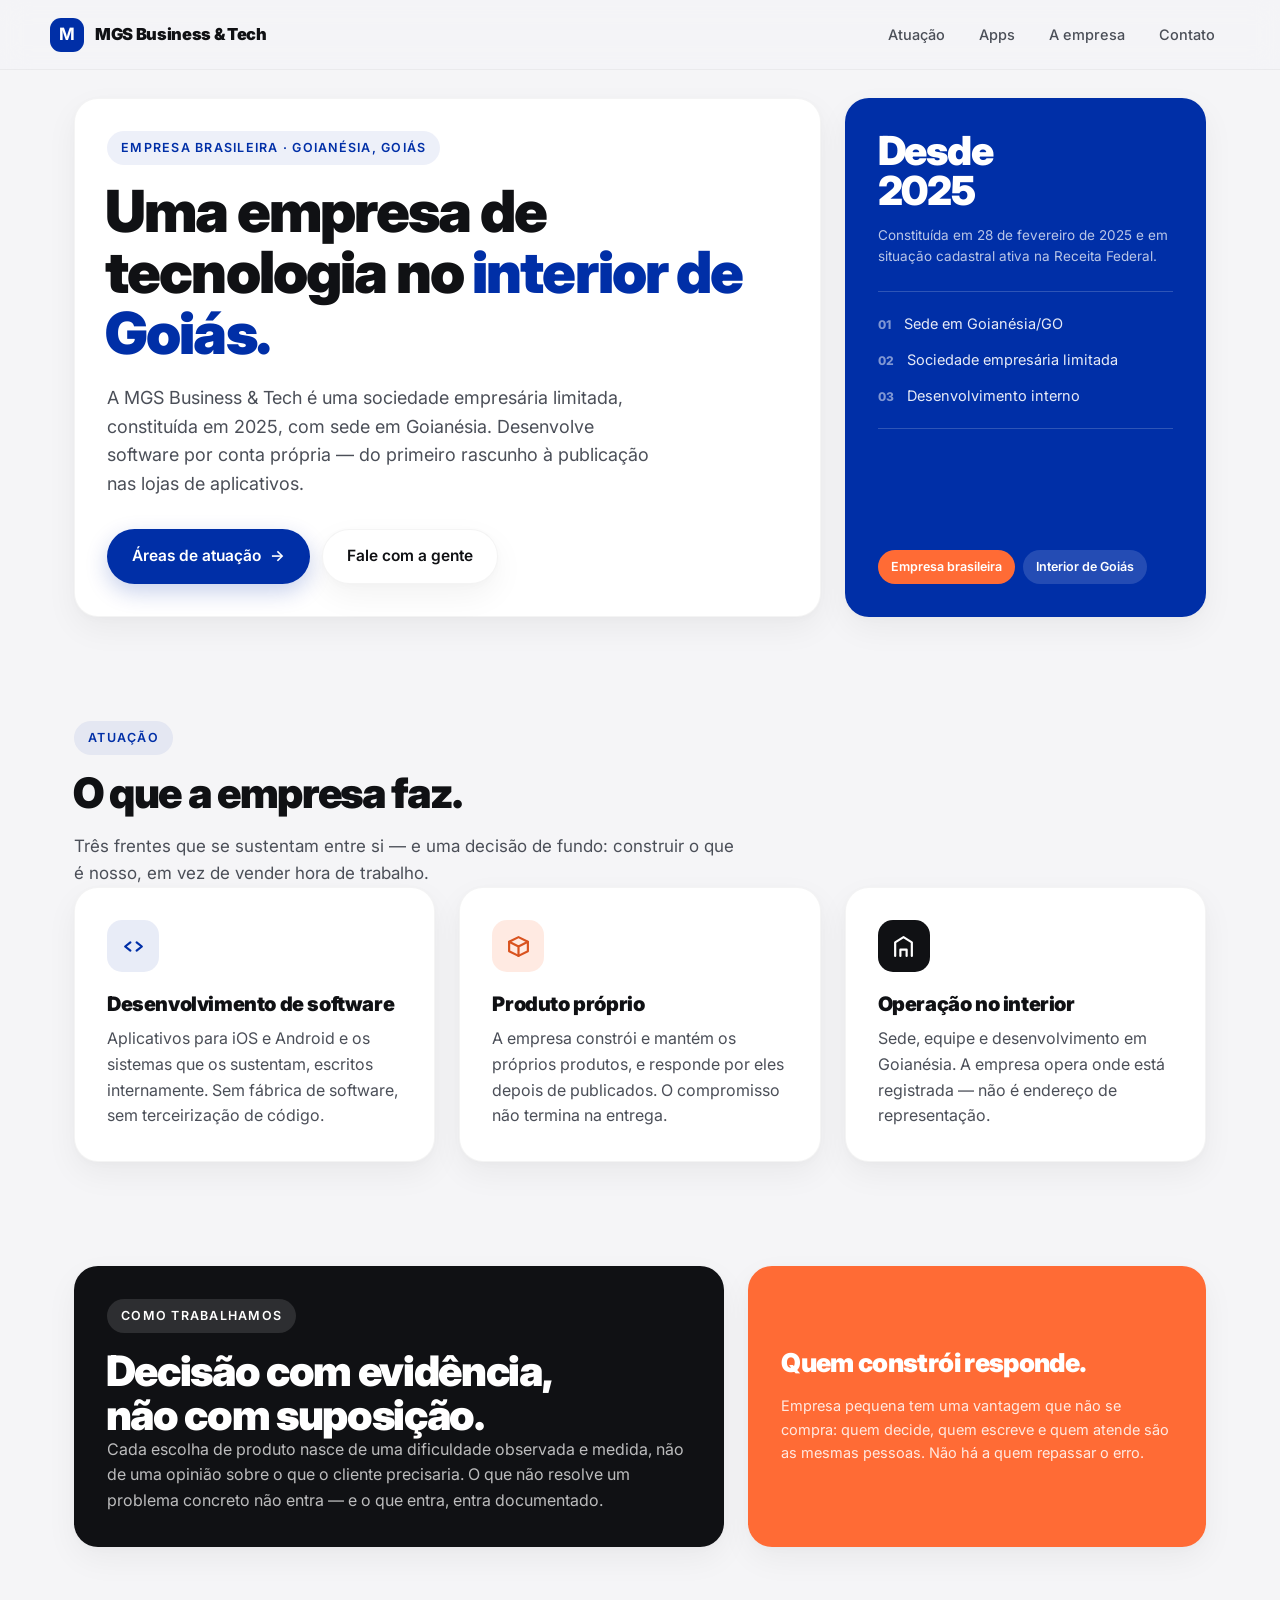
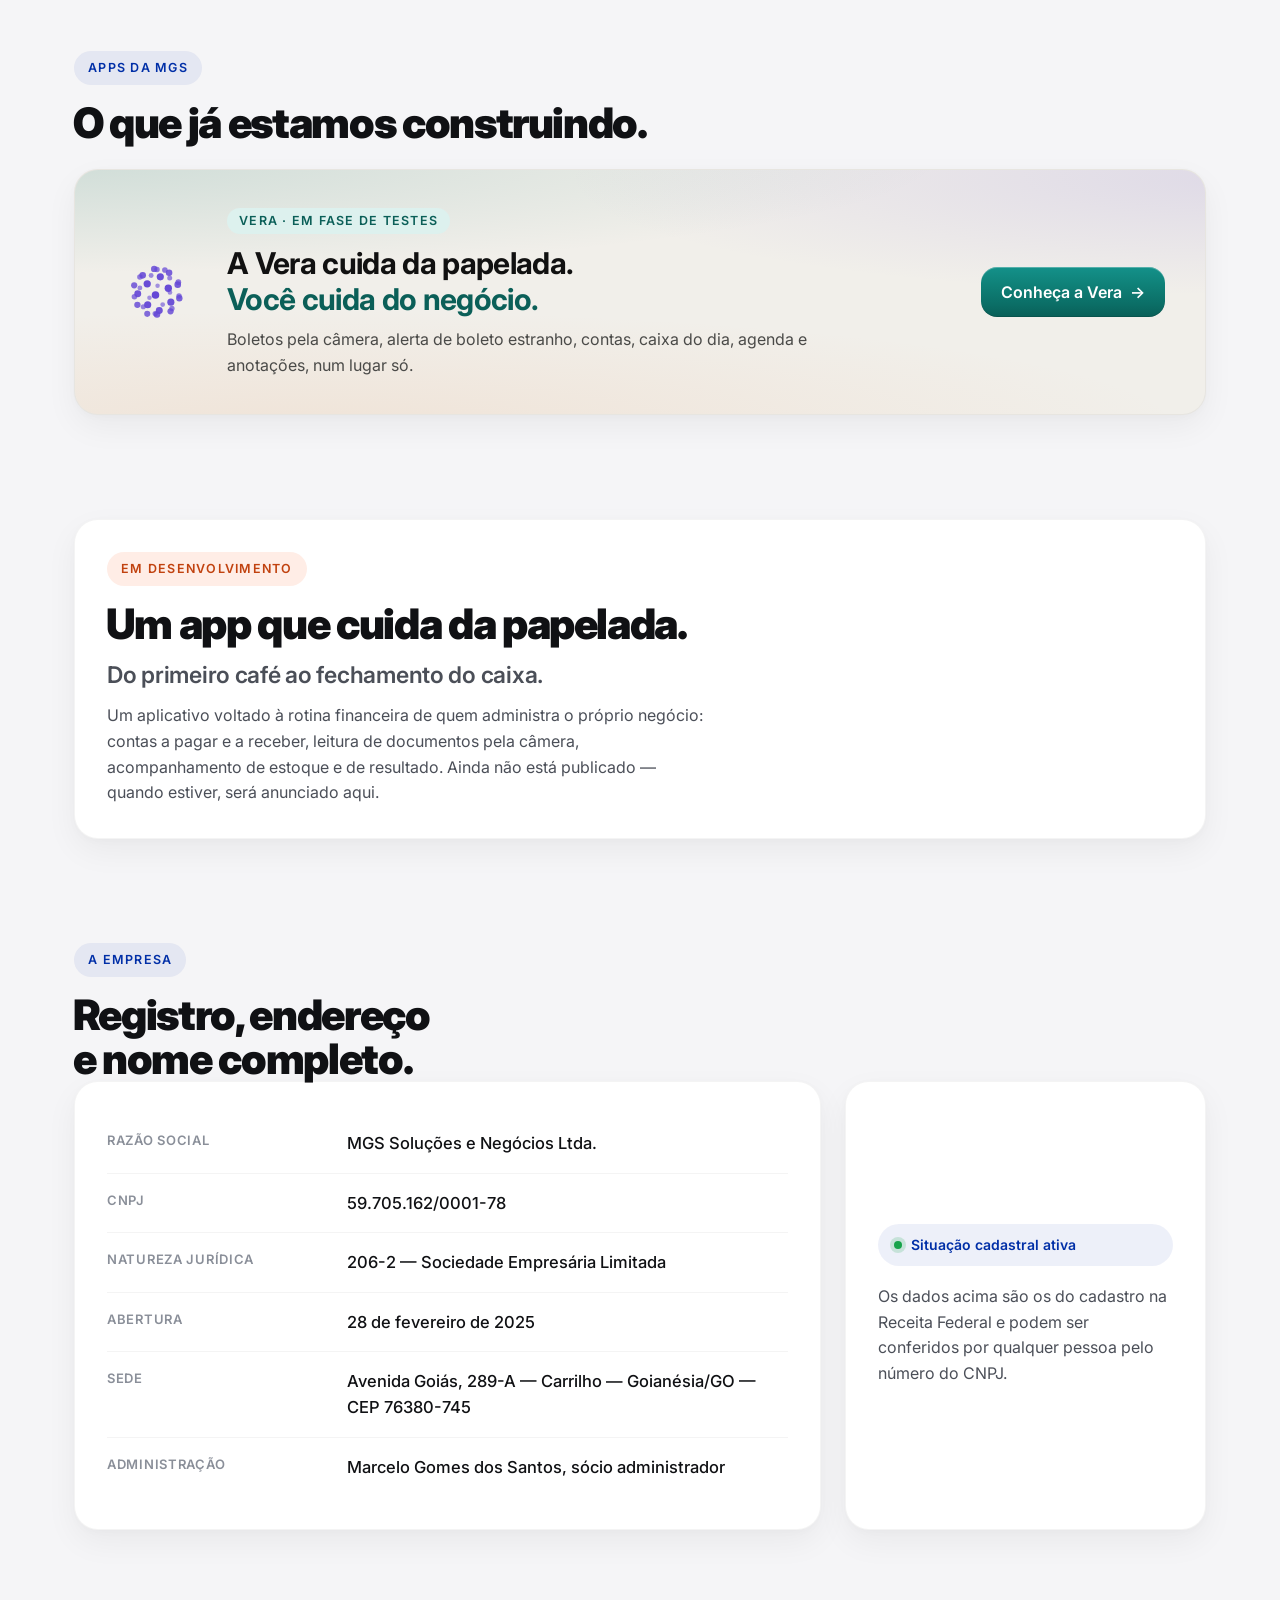
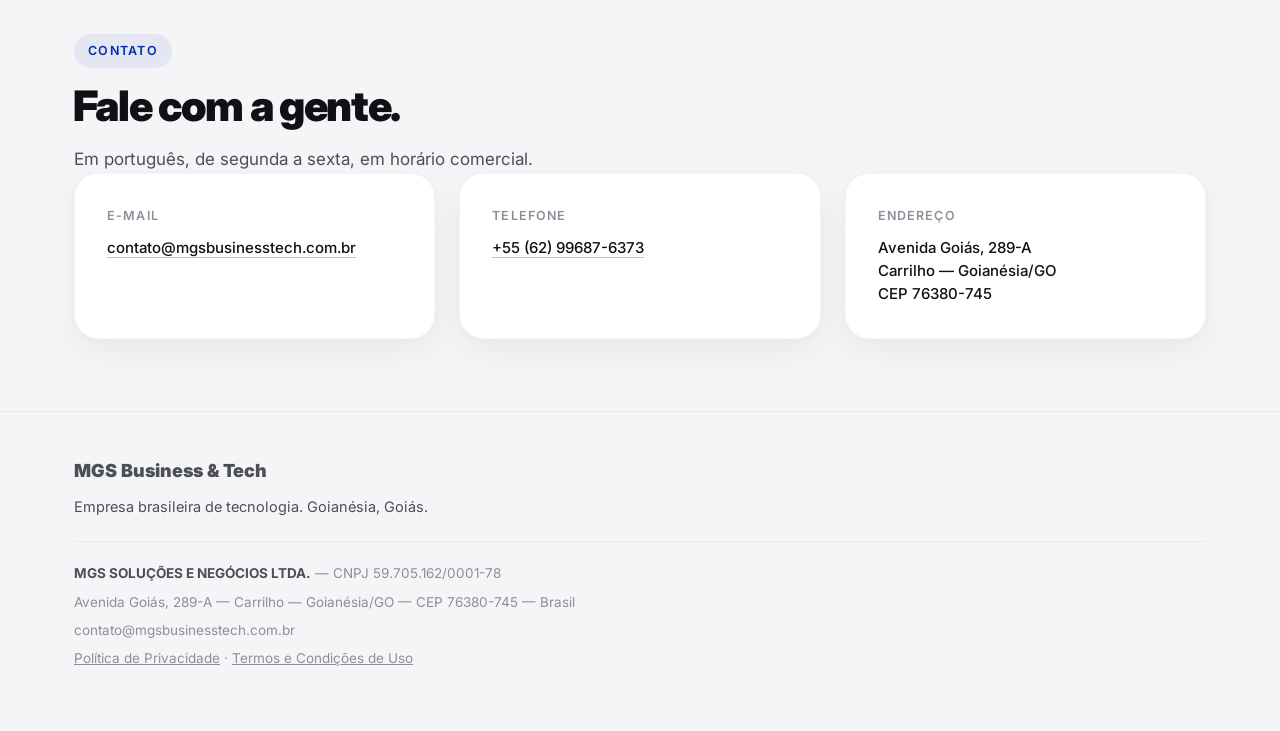
==== index.html @ be8aeac1 "A página da Vera: o app, os dados, suporte e exclusão de conta" ====
<!doctype html>
<html lang="pt-BR">
<head>
<meta charset="utf-8">
<meta name="viewport" content="width=device-width, initial-scale=1">
<title>MGS Business &amp; Tech — Empresa de tecnologia em Goianésia, Goiás</title>
<meta name="description" content="A MGS Business &amp; Tech é uma sociedade empresária limitada sediada em Goianésia, Goiás, que desenvolve software próprio para dispositivos móveis.">
<link rel="canonical" href="https://mgsbusinesstech.com.br/">
<meta property="og:title" content="MGS Business &amp; Tech">
<meta property="og:description" content="Empresa brasileira de tecnologia, sediada em Goianésia, Goiás.">
<meta property="og:url" content="https://mgsbusinesstech.com.br/">
<meta property="og:type" content="website">
<meta property="og:locale" content="pt_BR">
<meta name="theme-color" content="#F5F5F7">
<link rel="preconnect" href="https://fonts.googleapis.com">
<link rel="preconnect" href="https://fonts.gstatic.com" crossorigin>
<link href="https://fonts.googleapis.com/css2?family=Inter:wght@400;500;600;800;900&display=swap" rel="stylesheet">
<link rel="icon" href="data:image/svg+xml,%3Csvg xmlns='http://www.w3.org/2000/svg' viewBox='0 0 64 64'%3E%3Crect width='64' height='64' rx='18' fill='%23002FA7'/%3E%3Ctext x='32' y='44' font-family='Helvetica,Arial,sans-serif' font-size='34' font-weight='700' fill='%23fff' text-anchor='middle'%3EM%3C/text%3E%3C/svg%3E">
<style>
  :root{
    color-scheme: light;
    --canvas:#F5F5F7;
    --card:#FFFFFF;
    --ink:#101114;
    --ink-2:#4B4F58;
    --ink-3:#8A8F99;
    --hair:rgba(0,0,0,.045);
    --klein:#002FA7;
    --tanger:#FF6B35;
    --r:24px;
    --r-sm:16px;
    --gap:24px;
    --pad:32px;
    --shadow:0 12px 32px rgba(0,0,0,.05), 0 2px 8px rgba(0,0,0,.02);
    --shadow-hi:0 22px 48px rgba(0,0,0,.09), 0 4px 12px rgba(0,0,0,.04);
    --ease:cubic-bezier(.25,1,.5,1);
    --maxw:1180px;
  }
  *{box-sizing:border-box}
  html{-webkit-text-size-adjust:100%; scroll-behavior:smooth}
  body{
    margin:0; background:var(--canvas); color:var(--ink);
    font:400 16.5px/1.6 Inter,-apple-system,BlinkMacSystemFont,"Segoe UI",Arial,sans-serif;
    -webkit-font-smoothing:antialiased;
  }
  .wrap{max-width:var(--maxw); margin:0 auto; padding:0 24px}
  a{color:inherit}
  h1,h2,h3,.display{font-family:Inter,sans-serif; font-weight:900; letter-spacing:-.032em; line-height:1.05; margin:0}

  /* ---------- bento primitives ---------- */
  .bento{display:grid; grid-template-columns:repeat(12,1fr); gap:var(--gap)}
  .block{
    background:var(--card);
    border:1px solid var(--hair);
    border-radius:var(--r);
    box-shadow:var(--shadow);
    padding:var(--pad);
    transition:transform .4s var(--ease), box-shadow .4s var(--ease), background .4s var(--ease);
  }
  .block:hover{transform:translateY(-6px); box-shadow:var(--shadow-hi)}
  .c3{grid-column:span 3} .c4{grid-column:span 4} .c5{grid-column:span 5}
  .c6{grid-column:span 6} .c7{grid-column:span 7} .c8{grid-column:span 8} .c12{grid-column:span 12}
  @media (max-width:940px){ .c3,.c4,.c5,.c7,.c8{grid-column:span 6} }
  @media (max-width:620px){ .bento>*{grid-column:span 12 !important} :root{--pad:26px} }

  /* ---------- header ---------- */
  header{position:sticky; top:0; z-index:60; background:rgba(245,245,247,.82); backdrop-filter:saturate(180%) blur(14px); border-bottom:1px solid var(--hair)}
  .bar{display:flex; align-items:center; justify-content:space-between; gap:16px; padding:14px 0}
  .brand{display:flex; align-items:center; gap:11px; text-decoration:none; font-family:Inter,sans-serif; font-weight:900; font-size:16.5px; letter-spacing:-.02em}
  .mark{width:34px;height:34px;flex:none;display:grid;place-items:center;background:var(--klein);color:#fff;border-radius:11px;font:700 17px/1 Inter,sans-serif;transition:transform .4s var(--ease)}
  .brand:hover .mark{transform:scale(1.08) rotate(-6deg)}
  nav ul{display:flex; gap:4px; list-style:none; margin:0; padding:0}
  nav a{display:block; text-decoration:none; font-size:14.5px; font-weight:500; color:var(--ink-2); padding:9px 15px; border-radius:999px; transition:all .4s var(--ease)}
  nav a:hover{color:var(--ink); background:#fff; box-shadow:var(--shadow)}
  @media (max-width:760px){nav{display:none}}

  /* ---------- sections ---------- */
  section{padding:52px 0}
  section:first-of-type{padding-top:28px}
  @media (max-width:620px){section{padding:36px 0}}
  .sec-head{margin:0 0 var(--gap); position:relative; z-index:2}
  .kicker{
    display:inline-flex; align-items:center; gap:8px; font-size:12.5px; font-weight:600;
    letter-spacing:.1em; text-transform:uppercase; color:var(--klein);
    background:rgba(0,47,167,.07); padding:7px 14px; border-radius:999px; margin-bottom:16px;
  }
  .kicker.orange{color:#C1420F; background:rgba(255,107,53,.12)}
  /* desalinhamento: o título vaza para fora do bloco e invade a linha de baixo */
  h2{font-size:clamp(28px,3.6vw,42px); margin-left:-.03em}
  .sec-head.overlap{margin-bottom:-26px; padding-bottom:26px; pointer-events:none}
  .sec-head.overlap .kicker, .sec-head.overlap h2{pointer-events:auto}
  .block p.dek, .dek{color:var(--ink-2); font-size:clamp(19px,1.9vw,23px); font-weight:600; letter-spacing:-.012em; line-height:1.35; margin:14px 0 0; max-width:34ch}
  .sub{color:var(--ink-2); max-width:60ch; margin:18px 0 0; font-size:17px; line-height:1.6}

  /* ---------- hero ---------- */
  .hero h1{font-size:clamp(36px,5.1vw,58px); margin-left:-.035em; margin-bottom:20px; max-width:16ch}
  .hero h1 em{font-style:normal; color:var(--klein)}
  .hero .lead{color:var(--ink-2); font-size:18px; max-width:50ch; margin:0 0 30px}
  .cta-row{display:flex; flex-wrap:wrap; gap:12px}
  .btn{
    display:inline-flex; align-items:center; gap:9px; text-decoration:none; font-weight:600; font-size:15.5px;
    padding:14px 24px; border-radius:999px; border:1px solid transparent;
    transition:all .4s var(--ease);
  }
  .btn-primary{background:var(--klein); color:#fff; box-shadow:0 8px 22px rgba(0,47,167,.22)}
  .btn-primary:hover{transform:translateY(-3px); box-shadow:0 16px 34px rgba(0,47,167,.3)}
  .btn-ghost{background:#fff; color:var(--ink); border-color:var(--hair); box-shadow:var(--shadow)}
  .btn-ghost:hover{transform:translateY(-3px); box-shadow:var(--shadow-hi)}
  .btn .arw{transition:transform .4s var(--ease)}
  .btn:hover .arw{transform:translateX(4px)}

  /* hero side block */
  .side{display:flex; flex-direction:column; justify-content:flex-start; gap:24px; background:var(--klein); color:#fff; border-color:transparent}
  .side .big{font-family:Inter,sans-serif; font-weight:900; font-size:clamp(30px,3.2vw,40px); line-height:1; letter-spacing:-.03em}
  .side .lbl{font-size:13.5px; color:rgba(255,255,255,.72); line-height:1.55}
  .chips{display:flex; flex-wrap:wrap; gap:8px; margin-top:auto}
  .chip{font-size:12.5px; font-weight:600; padding:7px 13px; border-radius:999px; background:rgba(255,255,255,.14); color:#fff}
  .chip.t{background:var(--tanger); color:#fff}
  .minilist{list-style:none; margin:0; padding:20px 0; display:grid; gap:13px; border-top:1px solid rgba(255,255,255,.18); border-bottom:1px solid rgba(255,255,255,.18)}
  .minilist li{display:flex; align-items:baseline; gap:12px; font-size:14.5px; color:rgba(255,255,255,.9)}
  .minilist span{font-family:Inter,sans-serif; font-weight:800; font-size:12px; color:rgba(255,255,255,.5); letter-spacing:.06em}

  /* ---------- feature blocks ---------- */
  .ico{
    width:52px;height:52px;border-radius:15px;display:grid;place-items:center;margin-bottom:22px;
    transition:transform .4s var(--ease);
  }
  .block:hover .ico{transform:scale(1.07) rotate(-5deg)}
  .ico svg{width:25px;height:25px;stroke-width:2.1}
  .ico.b{background:rgba(0,47,167,.09); color:var(--klein)}
  .ico.o{background:rgba(255,107,53,.14); color:#D9531F}
  .ico.d{background:var(--ink); color:#fff}
  .block h3{font-size:20px; margin-bottom:11px; letter-spacing:-.02em}
  .block p{color:var(--ink-2); margin:0; font-size:16px}
  .block p + p{margin-top:12px}

  /* ---------- dark / accent blocks ---------- */
  .dark{background:var(--ink); color:#fff; border-color:transparent}
  .dark h3,.dark h2{color:#fff}
  .dark p{color:rgba(255,255,255,.72)}
  .quote{display:flex; flex-direction:column; justify-content:center; background:var(--tanger); color:#fff; border-color:transparent}
  .quote .q{color:#fff; font-family:Inter,sans-serif; font-weight:900; font-size:clamp(21px,2.1vw,26px); line-height:1.15; letter-spacing:-.025em}
  .quote .qs{margin-top:16px; font-size:14.5px; color:rgba(255,255,255,.85)}

  /* ---------- facts ---------- */
  .facts{display:grid; gap:0}
  .frow{display:grid; grid-template-columns:minmax(150px,220px) 1fr; gap:20px; padding:16px 0; border-bottom:1px solid var(--hair)}
  .frow:first-child{padding-top:0}
  .frow:last-child{border-bottom:0; padding-bottom:0}
  .frow dt{color:var(--ink-3); font-size:13px; font-weight:600; letter-spacing:.055em; text-transform:uppercase; margin:0}
  .frow dd{margin:0; font-size:16.5px; font-weight:500}
  @media (max-width:560px){ .frow{grid-template-columns:1fr; gap:5px} }
  .badge{
    display:inline-flex; align-items:center; gap:9px; background:rgba(0,47,167,.07); color:var(--klein);
    font-weight:600; font-size:14px; padding:10px 16px; border-radius:999px;
  }
  .dot{width:8px;height:8px;border-radius:50%;background:#16A34A; box-shadow:0 0 0 4px rgba(22,163,74,.18)}

  /* ---------- contato ---------- */
  .cc .k{font-size:12.5px; font-weight:600; letter-spacing:.09em; text-transform:uppercase; color:var(--ink-3); margin:0 0 10px}
  .cc p.v{font-size:15px; font-weight:500; margin:0; word-break:break-word; color:var(--ink); line-height:1.55}
  .cc a{text-decoration:none; border-bottom:1.5px solid rgba(0,47,167,.3); transition:border-color .4s var(--ease)}
  .cc a:hover{border-bottom-color:var(--klein)}

  /* ---------- footer ---------- */
  footer{margin-top:20px; padding:44px 0 56px; border-top:1px solid var(--hair)}
  .fbrand{font-family:Inter,sans-serif; font-weight:900; font-size:18px; margin:0 0 10px}
  footer p{margin:0 0 6px; color:var(--ink-2); font-size:14.5px; line-height:1.65}
  .legal{margin-top:22px; padding-top:20px; border-top:1px solid var(--hair); color:var(--ink-3); font-size:13.5px}
  .legal p{color:var(--ink-3); font-size:13.5px}


  /* ---------- apps da MGS: cada app no desenho dele ---------- */
  .appv{position:relative;isolation:isolate;overflow:hidden;display:grid;grid-template-columns:auto 1fr auto;gap:28px;align-items:center;
    text-decoration:none;color:#111;background:#F1EFEA;border-radius:var(--r);border:1px solid var(--hair);box-shadow:var(--shadow);padding:36px 40px;
    transition:transform .4s var(--ease), box-shadow .4s var(--ease)}
  .appv:hover{transform:translateY(-6px); box-shadow:var(--shadow-hi)}
  .appv .ceu{position:absolute;inset:0;z-index:-1;pointer-events:none}
  .appv .ceu i{position:absolute;inset:-6%}
  .appv .l1{background:radial-gradient(120% 70% at 0% 0%,rgba(15,118,110,.16),transparent 62%)}
  .appv .l2{background:radial-gradient(90% 70% at 100% 8%,rgba(124,104,214,.16),transparent 62%)}
  .appv .l3{background:radial-gradient(110% 70% at 25% 100%,rgba(232,150,92,.13),transparent 62%)}
  .appv .esf{width:84px;height:84px;color:#6447D6;display:block}
  .appv .nm{font:600 12.5px/1 Inter,sans-serif;letter-spacing:.1em;text-transform:uppercase;color:#0B5F58;background:#DDF1EE;padding:7px 12px;border-radius:999px;display:inline-block;margin-bottom:12px}
  .appv .tt{font:700 clamp(22px,2.6vw,30px)/1.18 Inter,sans-serif;letter-spacing:-.022em;margin:0}
  .appv .tt span{display:block}.appv .tt span+span{color:#0B5F58}
  .appv .ds{color:#4A4A48;font-size:16px;margin:10px 0 0;max-width:60ch}
  .appv .ir{display:inline-flex;align-items:center;gap:8px;height:50px;padding:0 20px;border-radius:16px;font:600 16px/1 Inter,sans-serif;color:#fff;white-space:nowrap;
    background:linear-gradient(180deg,#14918A 0%,#0F8178 35%,#0B6E66 75%,#095F58 100%);box-shadow:inset 0 1px 0 rgba(255,255,255,.28),inset 0 -1px 0 rgba(0,0,0,.12)}
  .appv .ir .arw{transition:transform .4s var(--ease)}.appv:hover .ir .arw{transform:translateX(4px)}
  @media (max-width:760px){.appv{grid-template-columns:1fr;gap:16px;padding:28px 24px}.appv .esf{width:64px;height:64px;margin-left:-8px}.appv .ir{justify-self:start}}
  /* ---------- reveal ---------- */
  .rv{opacity:0; transform:translateY(22px); transition:opacity .6s var(--ease), transform .6s var(--ease)}
  .rv.in{opacity:1; transform:none}
  @media (prefers-reduced-motion:reduce){
    .rv{opacity:1; transform:none; transition:none}
    .block,.btn,.ico{transition:none}
    .block:hover,.btn:hover{transform:none}
  }
  :focus-visible{outline:3px solid var(--klein); outline-offset:3px; border-radius:6px}
</style>
</head>
<body>

<header>
  <div class="wrap bar">
    <a class="brand" href="/">
      <span class="mark" aria-hidden="true">M</span>
      MGS Business&nbsp;&amp;&nbsp;Tech
    </a>
    <nav aria-label="Seções">
      <ul>
        <li><a href="#atuacao">Atuação</a></li>
        <li><a href="#apps">Apps</a></li>
        <li><a href="#empresa">A empresa</a></li>
        <li><a href="#contato">Contato</a></li>
      </ul>
    </nav>
  </div>
</header>

<main>

  <!-- ============ ABERTURA ============ -->
  <section class="hero">
    <div class="wrap bento">

      <div class="block c8 rv">
        <span class="kicker">Empresa brasileira · Goianésia, Goiás</span>
        <h1>Uma empresa de tecnologia no <em>interior de Goiás.</em></h1>
        <p class="lead">
          A MGS Business &amp; Tech é uma sociedade empresária limitada, constituída em 2025,
          com sede em Goianésia. Desenvolve software por conta própria — do primeiro
          rascunho à publicação nas lojas de aplicativos.
        </p>
        <div class="cta-row">
          <a class="btn btn-primary" href="#atuacao">Áreas de atuação <span class="arw">→</span></a>
          <a class="btn btn-ghost" href="#contato">Fale com a gente</a>
        </div>
      </div>

      <div class="block side c4 rv">
        <div>
          <div class="big">Desde<br>2025</div>
          <p class="lbl" style="margin:14px 0 0">
            Constituída em 28 de fevereiro de 2025 e em situação cadastral ativa na
            Receita Federal.
          </p>
        </div>
        <ul class="minilist">
          <li><span aria-hidden="true">01</span> Sede em Goianésia/GO</li>
          <li><span aria-hidden="true">02</span> Sociedade empresária limitada</li>
          <li><span aria-hidden="true">03</span> Desenvolvimento interno</li>
        </ul>
        <div class="chips">
          <span class="chip t">Empresa brasileira</span>
          <span class="chip">Interior de Goiás</span>
        </div>
      </div>

    </div>
  </section>

  <!-- ============ ATUAÇÃO ============ -->
  <section id="atuacao">
    <div class="wrap">
      <div class="sec-head overlap rv">
        <span class="kicker">Atuação</span>
        <h2>O que a empresa faz.</h2>
        <p class="sub">
          Três frentes que se sustentam entre si — e uma decisão de fundo: construir o que
          é nosso, em vez de vender hora de trabalho.
        </p>
      </div>

      <div class="bento">
        <article class="block c4 rv">
          <div class="ico b" aria-hidden="true">
            <svg viewBox="0 0 24 24" fill="none" stroke="currentColor" stroke-linecap="round" stroke-linejoin="round"><path d="m9 8-5 4 5 4M15 8l5 4-5 4"/></svg>
          </div>
          <h3>Desenvolvimento de software</h3>
          <p>
            Aplicativos para iOS e Android e os sistemas que os sustentam, escritos
            internamente. Sem fábrica de software, sem terceirização de código.
          </p>
        </article>

        <article class="block c4 rv">
          <div class="ico o" aria-hidden="true">
            <svg viewBox="0 0 24 24" fill="none" stroke="currentColor" stroke-linecap="round" stroke-linejoin="round"><path d="M12 3 3 7.5v9L12 21l9-4.5v-9Z"/><path d="M3 7.5 12 12l9-4.5M12 12v9"/></svg>
          </div>
          <h3>Produto próprio</h3>
          <p>
            A empresa constrói e mantém os próprios produtos, e responde por eles depois de
            publicados. O compromisso não termina na entrega.
          </p>
        </article>

        <article class="block c4 rv">
          <div class="ico d" aria-hidden="true">
            <svg viewBox="0 0 24 24" fill="none" stroke="currentColor" stroke-linecap="round" stroke-linejoin="round"><path d="M4 21V8l8-5 8 5v13"/><path d="M9 21v-6h6v6"/></svg>
          </div>
          <h3>Operação no interior</h3>
          <p>
            Sede, equipe e desenvolvimento em Goianésia. A empresa opera onde está
            registrada — não é endereço de representação.
          </p>
        </article>
      </div>
    </div>
  </section>

  <!-- ============ PRINCÍPIOS ============ -->
  <section>
    <div class="wrap bento">
      <div class="block dark c7 rv">
        <span class="kicker" style="color:#fff;background:rgba(255,255,255,.12)">Como trabalhamos</span>
        <h2>Decisão com evidência,<br>não com suposição.</h2>
        <p class="sub" style="color:rgba(255,255,255,.72)">
          Cada escolha de produto nasce de uma dificuldade observada e medida, não de uma
          opinião sobre o que o cliente precisaria. O que não resolve um problema concreto
          não entra — e o que entra, entra documentado.
        </p>
      </div>

      <div class="block quote c5 rv">
        <p class="q">Quem constrói responde.</p>
        <p class="qs">
          Empresa pequena tem uma vantagem que não se compra: quem decide, quem escreve e
          quem atende são as mesmas pessoas. Não há a quem repassar o erro.
        </p>
      </div>
    </div>
  </section>

  <!-- ============ APPS DA MGS ============ -->
  <section id="apps">
    <div class="wrap">
      <div class="sec-head rv">
        <span class="kicker">Apps da MGS</span>
        <h2>O que já estamos construindo.</h2>
      </div>
      <a class="appv rv" href="/usevera/" aria-label="Vera: conheça o app">
        <div class="ceu" aria-hidden="true"><i class="l1"></i><i class="l2"></i><i class="l3"></i></div>
        <svg class="esf" data-sinal viewBox="0 0 40 40" aria-hidden="true"></svg>
        <div>
          <span class="nm">Vera · em fase de testes</span>
          <p class="tt"><span>A Vera cuida da papelada.</span><span>Você cuida do negócio.</span></p>
          <p class="ds">Boletos pela câmera, alerta de boleto estranho, contas, caixa do dia, agenda e anotações, num lugar só.</p>
        </div>
        <span class="ir">Conheça a Vera <span class="arw">→</span></span>
      </a>
    </div>
  </section>

  <!-- ============ EM DESENVOLVIMENTO ============ -->
  <section>
    <div class="wrap bento">
      <div class="block c12 rv">
        <span class="kicker orange">Em desenvolvimento</span>
        <h2>Um app que cuida da papelada.</h2>
        <p class="dek">Do primeiro café ao fechamento do caixa.</p>
        <p class="sub">
          Um aplicativo voltado à rotina financeira de quem administra o próprio negócio:
          contas a pagar e a receber, leitura de documentos pela câmera, acompanhamento de
          estoque e de resultado. Ainda não está publicado — quando estiver, será anunciado
          aqui.
        </p>
      </div>
    </div>
  </section>

  <!-- ============ A EMPRESA ============ -->
  <section id="empresa">
    <div class="wrap">
      <div class="sec-head overlap rv">
        <span class="kicker">A empresa</span>
        <h2>Registro, endereço<br>e nome completo.</h2>
      </div>

      <div class="bento">
        <div class="block c8 rv">
          <dl class="facts">
            <div class="frow"><dt>Razão social</dt><dd>MGS Soluções e Negócios Ltda.</dd></div>
            <div class="frow"><dt>CNPJ</dt><dd>59.705.162/0001-78</dd></div>
            <div class="frow"><dt>Natureza jurídica</dt><dd>206-2 — Sociedade Empresária Limitada</dd></div>
            <div class="frow"><dt>Abertura</dt><dd>28 de fevereiro de 2025</dd></div>
            <div class="frow"><dt>Sede</dt><dd>Avenida Goiás, 289-A — Carrilho — Goianésia/GO — CEP 76380-745</dd></div>
            <div class="frow"><dt>Administração</dt><dd>Marcelo Gomes dos Santos, sócio administrador</dd></div>
          </dl>
        </div>

        <div class="block c4 rv" style="display:flex;flex-direction:column;justify-content:center;gap:18px">
          <span class="badge"><span class="dot" aria-hidden="true"></span> Situação cadastral ativa</span>
          <p class="sub" style="margin:0">
            Os dados acima são os do cadastro na Receita Federal e podem ser conferidos por
            qualquer pessoa pelo número do CNPJ.
          </p>
        </div>
      </div>
    </div>
  </section>

  <!-- ============ CONTATO ============ -->
  <section id="contato">
    <div class="wrap">
      <div class="sec-head overlap rv">
        <span class="kicker">Contato</span>
        <h2>Fale com a gente.</h2>
        <p class="sub">Em português, de segunda a sexta, em horário comercial.</p>
      </div>

      <div class="bento">
        <div class="block cc c4 rv">
          <p class="k">E-mail</p>
          <p class="v"><a href="mailto:contato@mgsbusinesstech.com.br">contato@mgsbusinesstech.com.br</a></p>
        </div>
        <div class="block cc c4 rv">
          <p class="k">Telefone</p>
          <p class="v"><a href="tel:+5562996876373">+55 (62) 99687-6373</a></p>
        </div>
        <div class="block cc c4 rv">
          <p class="k">Endereço</p>
          <p class="v">Avenida Goiás, 289-A<br>Carrilho — Goianésia/GO<br>CEP 76380-745</p>
        </div>
      </div>
    </div>
  </section>

</main>

<footer>
  <div class="wrap">
    <p class="fbrand">MGS Business &amp; Tech</p>
    <p>Empresa brasileira de tecnologia. Goianésia, Goiás.</p>
    <div class="legal">
      <p><strong style="color:var(--ink-2)">MGS SOLUÇÕES E NEGÓCIOS LTDA.</strong> — CNPJ 59.705.162/0001-78</p>
      <p>Avenida Goiás, 289-A — Carrilho — Goianésia/GO — CEP 76380-745 — Brasil</p>
      <p>contato@mgsbusinesstech.com.br</p>
      <p><a href="/privacidade/">Política de Privacidade</a> · <a href="/termos/">Termos e Condições de Uso</a></p>
    </div>
  </div>
</footer>

<script>
(function(){
  var els = document.querySelectorAll('.rv');
  if (!('IntersectionObserver' in window)) { els.forEach(function(e){e.classList.add('in')}); return; }
  var io = new IntersectionObserver(function(en){
    en.forEach(function(e){ if(e.isIntersecting){ e.target.classList.add('in'); io.unobserve(e.target); } });
  }, { rootMargin:'0px 0px -6% 0px', threshold:0.04 });
  var i = 0;
  els.forEach(function(e){ e.style.transitionDelay = (Math.min(i++,5)*70) + 'ms'; io.observe(e); });
})();

/* a esfera da Vera, a mesma do app */
(function(){
  var s=document.querySelector('.appv [data-sinal]'); if(!s) return;
  var red=matchMedia('(prefers-reduced-motion: reduce)').matches;
  var P=(function(){var n=34,p=[],g=Math.PI*(3-Math.sqrt(5));for(var i=0;i<n;i++){var y=1-(i/(n-1))*2,r=Math.sqrt(1-y*y),t=g*i;p.push([Math.cos(t)*r,y,Math.sin(t)*r])}return p})();
  function f(t){var a=t*2*Math.PI/16,inc=20*Math.PI/180,R=11.5*(.94+.06*Math.sin(t*2*Math.PI/2.4));
    return P.map(function(q){var x1=q[0]*Math.cos(a)+q[2]*Math.sin(a),z1=-q[0]*Math.sin(a)+q[2]*Math.cos(a);return [20+x1*R,20+(q[1]*Math.cos(inc)-z1*Math.sin(inc))*R,q[1]*Math.sin(inc)+z1*Math.cos(inc)]})
      .sort(function(a,b){return a[2]-b[2]}).map(function(q){return '<circle cx="'+q[0].toFixed(2)+'" cy="'+q[1].toFixed(2)+'" r="'+(1.05+.75*(q[2]+1)/2).toFixed(2)+'" fill="currentColor" opacity="'+(.55+.45*(q[2]+1)/2).toFixed(2)+'"/>'}).join('')}
  (function q(){s.innerHTML=f(performance.now()/1000*(red?.5:1));requestAnimationFrame(q)})();
})();
</script>

</body>
</html>
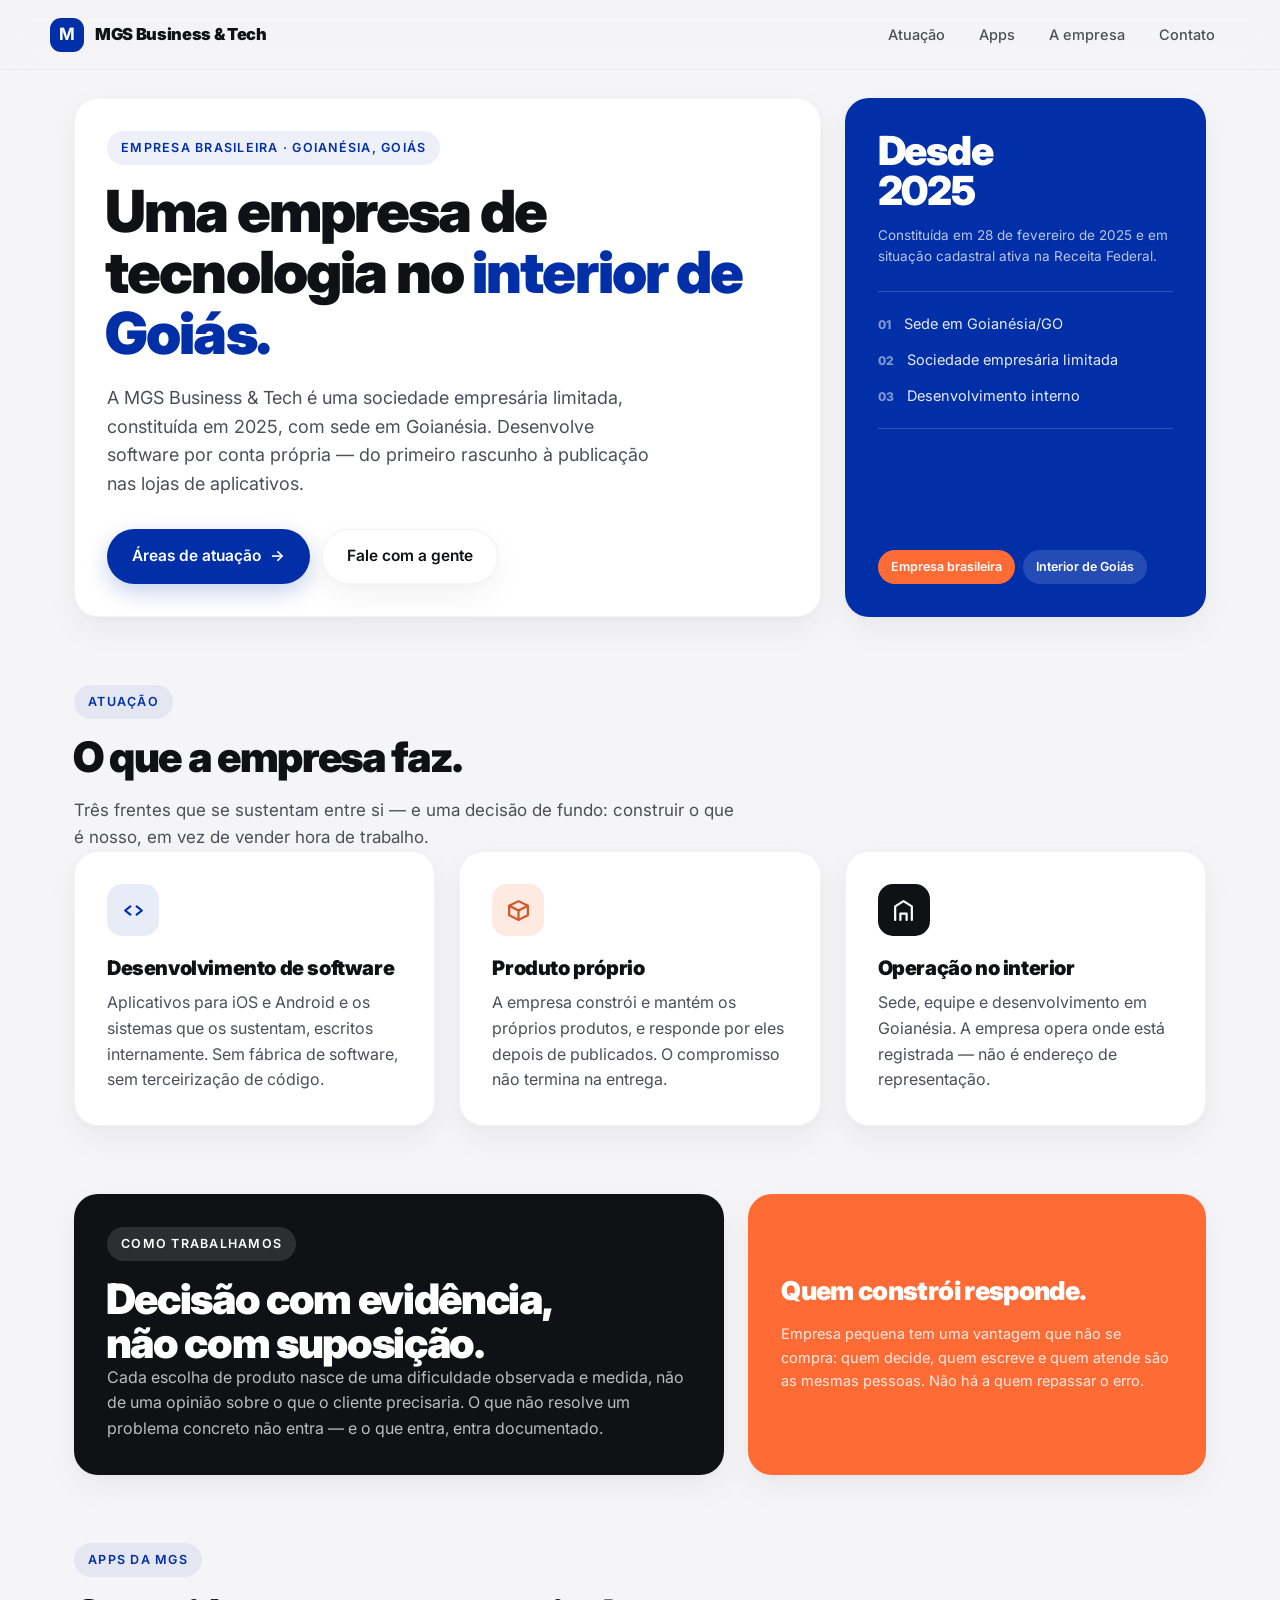
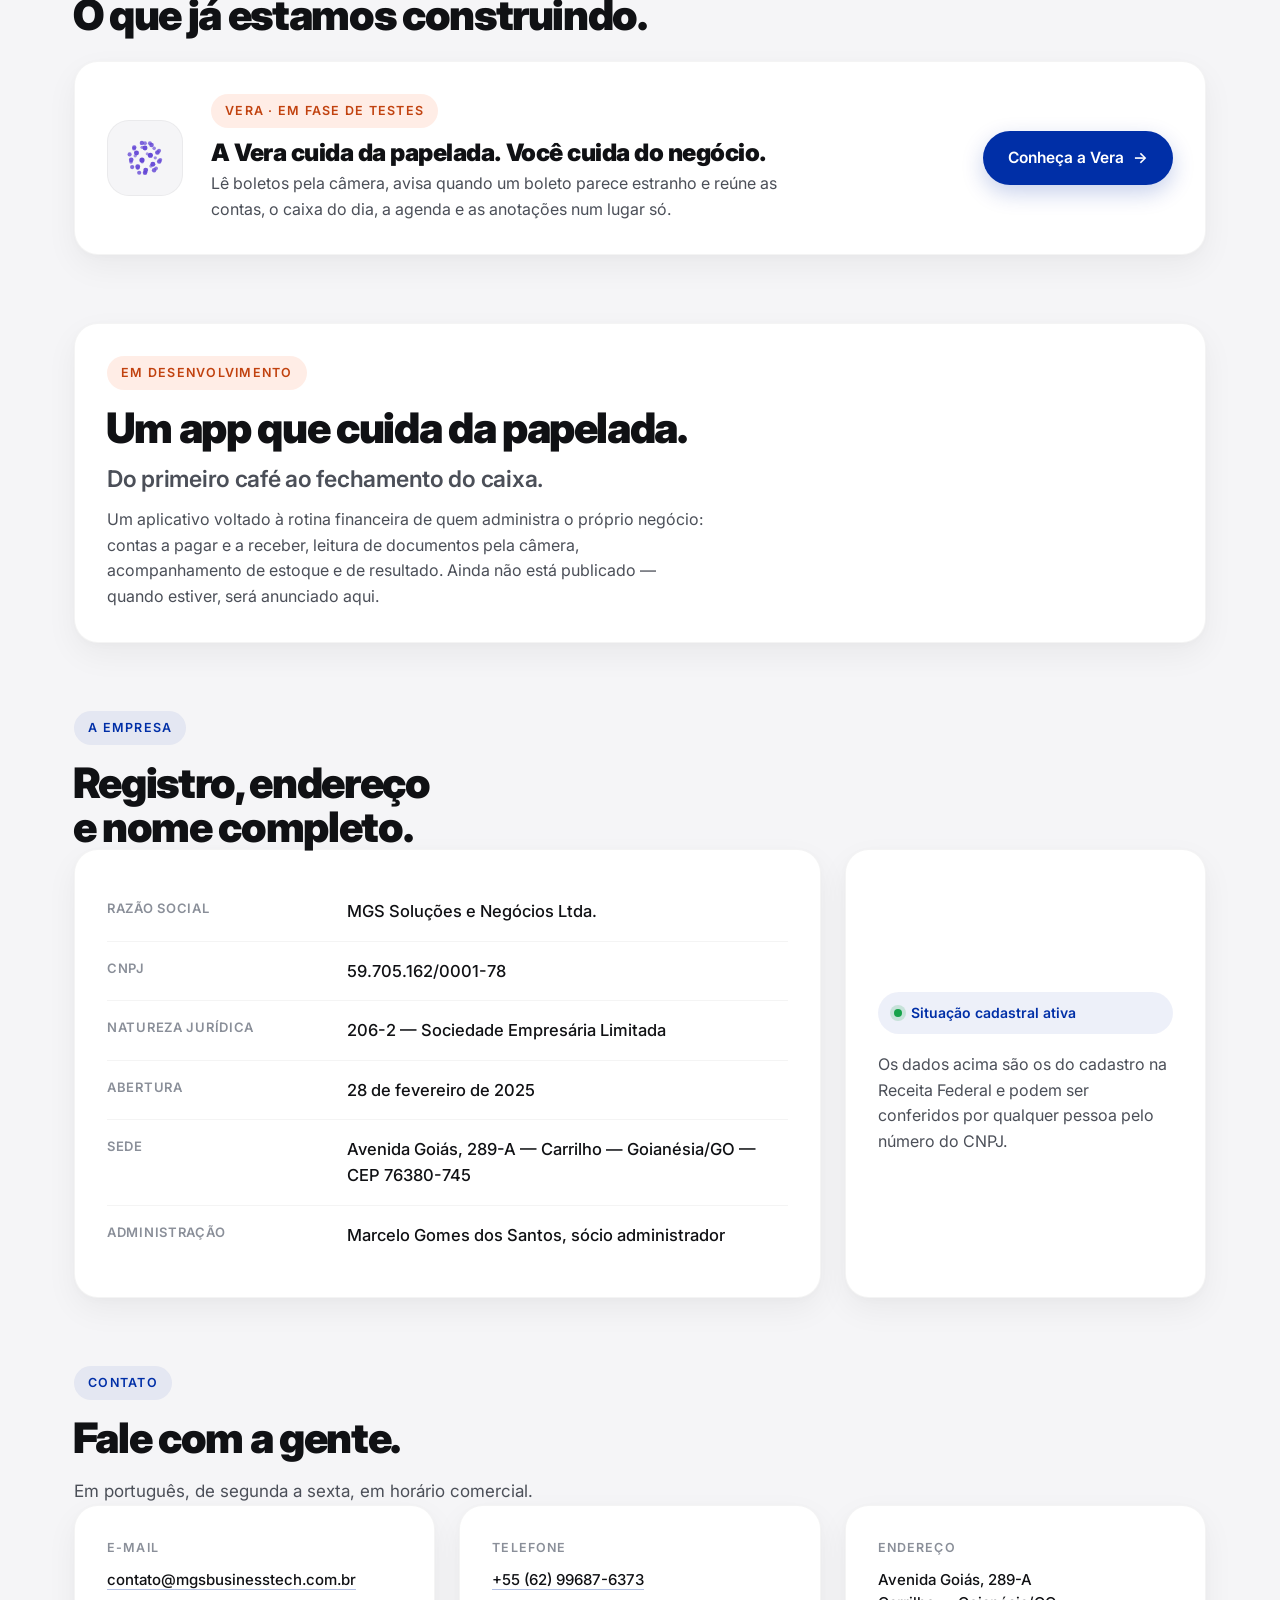
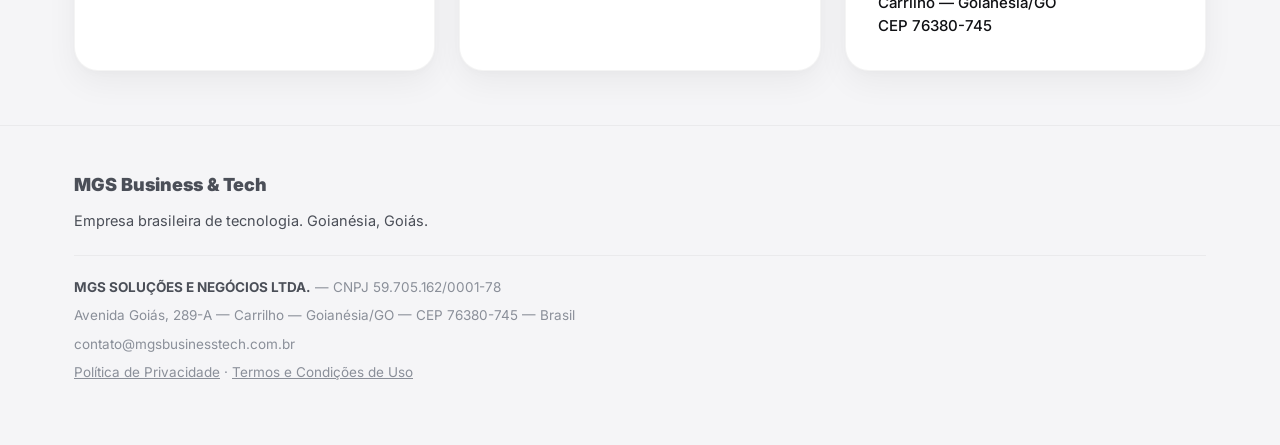
==== commit 5f61096d: "Apps no desenho do site, menos espaço entre faixas, funções da Vera em duas colunas" ====
--- a/index.html
+++ b/index.html
@@ -75,7 +75,7 @@
   @media (max-width:760px){nav{display:none}}
 
   /* ---------- sections ---------- */
-  section{padding:52px 0}
+  section{padding:34px 0}
   section:first-of-type{padding-top:28px}
   @media (max-width:620px){section{padding:36px 0}}
   .sec-head{margin:0 0 var(--gap); position:relative; z-index:2}
@@ -170,25 +170,16 @@
   .legal p{color:var(--ink-3); font-size:13.5px}
 
 
-  /* ---------- apps da MGS: cada app no desenho dele ---------- */
-  .appv{position:relative;isolation:isolate;overflow:hidden;display:grid;grid-template-columns:auto 1fr auto;gap:28px;align-items:center;
-    text-decoration:none;color:#111;background:#F1EFEA;border-radius:var(--r);border:1px solid var(--hair);box-shadow:var(--shadow);padding:36px 40px;
-    transition:transform .4s var(--ease), box-shadow .4s var(--ease)}
-  .appv:hover{transform:translateY(-6px); box-shadow:var(--shadow-hi)}
-  .appv .ceu{position:absolute;inset:0;z-index:-1;pointer-events:none}
-  .appv .ceu i{position:absolute;inset:-6%}
-  .appv .l1{background:radial-gradient(120% 70% at 0% 0%,rgba(15,118,110,.16),transparent 62%)}
-  .appv .l2{background:radial-gradient(90% 70% at 100% 8%,rgba(124,104,214,.16),transparent 62%)}
-  .appv .l3{background:radial-gradient(110% 70% at 25% 100%,rgba(232,150,92,.13),transparent 62%)}
-  .appv .esf{width:84px;height:84px;color:#6447D6;display:block}
-  .appv .nm{font:600 12.5px/1 Inter,sans-serif;letter-spacing:.1em;text-transform:uppercase;color:#0B5F58;background:#DDF1EE;padding:7px 12px;border-radius:999px;display:inline-block;margin-bottom:12px}
-  .appv .tt{font:700 clamp(22px,2.6vw,30px)/1.18 Inter,sans-serif;letter-spacing:-.022em;margin:0}
-  .appv .tt span{display:block}.appv .tt span+span{color:#0B5F58}
-  .appv .ds{color:#4A4A48;font-size:16px;margin:10px 0 0;max-width:60ch}
-  .appv .ir{display:inline-flex;align-items:center;gap:8px;height:50px;padding:0 20px;border-radius:16px;font:600 16px/1 Inter,sans-serif;color:#fff;white-space:nowrap;
-    background:linear-gradient(180deg,#14918A 0%,#0F8178 35%,#0B6E66 75%,#095F58 100%);box-shadow:inset 0 1px 0 rgba(255,255,255,.28),inset 0 -1px 0 rgba(0,0,0,.12)}
-  .appv .ir .arw{transition:transform .4s var(--ease)}.appv:hover .ir .arw{transform:translateX(4px)}
-  @media (max-width:760px){.appv{grid-template-columns:1fr;gap:16px;padding:28px 24px}.appv .esf{width:64px;height:64px;margin-left:-8px}.appv .ir{justify-self:start}}
+  /* ---------- apps da MGS (no desenho do site; o ícone é o símbolo do app) ---------- */
+  .app{display:grid; grid-template-columns:auto 1fr auto; gap:28px; align-items:center; text-decoration:none; color:inherit}
+  .appico{width:76px;height:76px;border-radius:22px;display:grid;place-items:center;background:var(--canvas);border:1px solid var(--hair);transition:transform .4s var(--ease)}
+  .app:hover .appico{transform:scale(1.07) rotate(-5deg)}
+  .app:hover .btn .arw{transform:translateX(4px)}
+  .appico svg{width:58px;height:58px;color:#6447D6}
+  .app h3{font-size:24px; margin:0 0 6px}
+  .app p{max-width:62ch}
+  .app .kicker{margin-bottom:12px}
+  @media (max-width:760px){ .app{grid-template-columns:1fr; gap:18px} .app .btn{justify-self:start} }
   /* ---------- reveal ---------- */
   .rv{opacity:0; transform:translateY(22px); transition:opacity .6s var(--ease), transform .6s var(--ease)}
   .rv.in{opacity:1; transform:none}
@@ -340,15 +331,14 @@
         <span class="kicker">Apps da MGS</span>
         <h2>O que já estamos construindo.</h2>
       </div>
-      <a class="appv rv" href="/usevera/" aria-label="Vera: conheça o app">
-        <div class="ceu" aria-hidden="true"><i class="l1"></i><i class="l2"></i><i class="l3"></i></div>
-        <svg class="esf" data-sinal viewBox="0 0 40 40" aria-hidden="true"></svg>
+      <a class="block app c12 rv" href="/usevera/" aria-label="Vera: conheça o app">
+        <span class="appico" aria-hidden="true"><svg data-sinal viewBox="0 0 40 40"></svg></span>
         <div>
-          <span class="nm">Vera · em fase de testes</span>
-          <p class="tt"><span>A Vera cuida da papelada.</span><span>Você cuida do negócio.</span></p>
-          <p class="ds">Boletos pela câmera, alerta de boleto estranho, contas, caixa do dia, agenda e anotações, num lugar só.</p>
-        </div>
-        <span class="ir">Conheça a Vera <span class="arw">→</span></span>
+          <span class="kicker orange">Vera · em fase de testes</span>
+          <h3>A Vera cuida da papelada. Você cuida do negócio.</h3>
+          <p>Lê boletos pela câmera, avisa quando um boleto parece estranho e reúne as contas, o caixa do dia, a agenda e as anotações num lugar só.</p>
+        </div>
+        <span class="btn btn-primary">Conheça a Vera <span class="arw">→</span></span>
       </a>
     </div>
   </section>
@@ -455,7 +445,7 @@
 
 /* a esfera da Vera, a mesma do app */
 (function(){
-  var s=document.querySelector('.appv [data-sinal]'); if(!s) return;
+  var s=document.querySelector('.app [data-sinal]'); if(!s) return;
   var red=matchMedia('(prefers-reduced-motion: reduce)').matches;
   var P=(function(){var n=34,p=[],g=Math.PI*(3-Math.sqrt(5));for(var i=0;i<n;i++){var y=1-(i/(n-1))*2,r=Math.sqrt(1-y*y),t=g*i;p.push([Math.cos(t)*r,y,Math.sin(t)*r])}return p})();
   function f(t){var a=t*2*Math.PI/16,inc=20*Math.PI/180,R=11.5*(.94+.06*Math.sin(t*2*Math.PI/2.4));
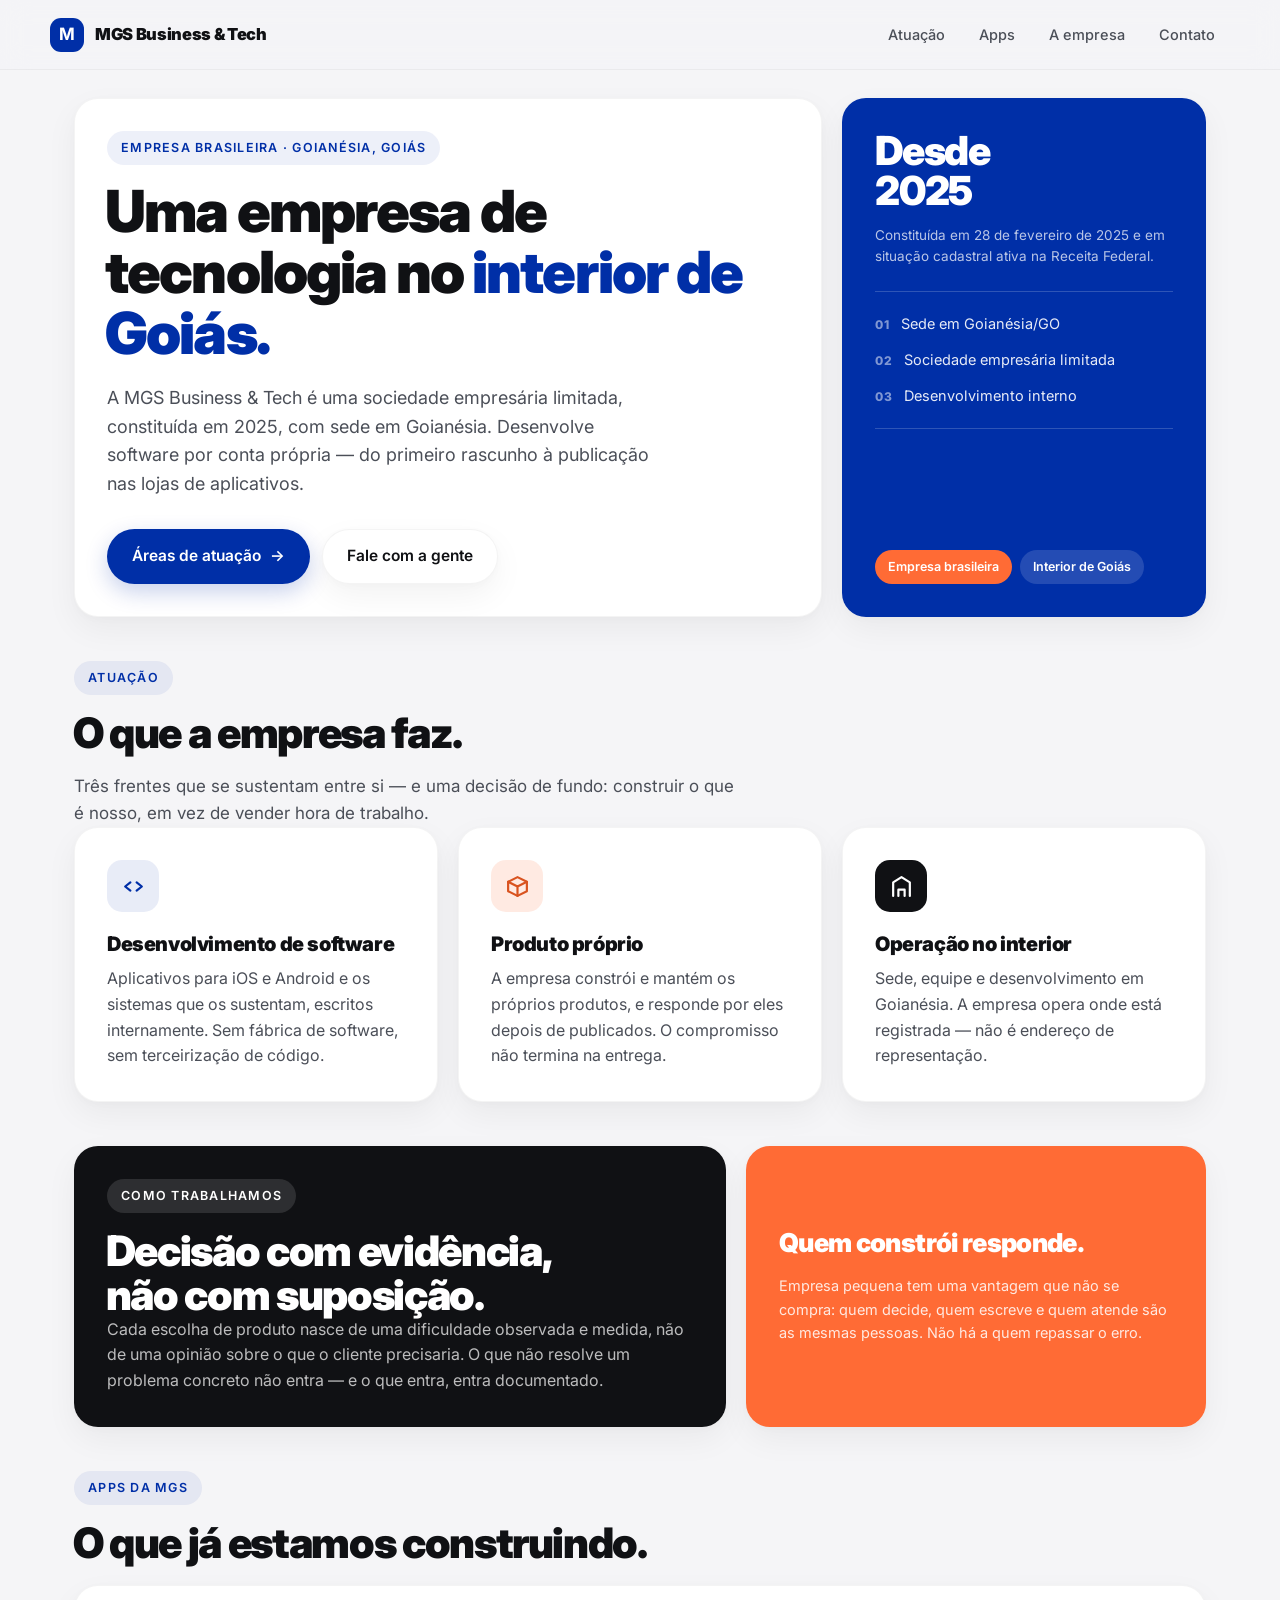
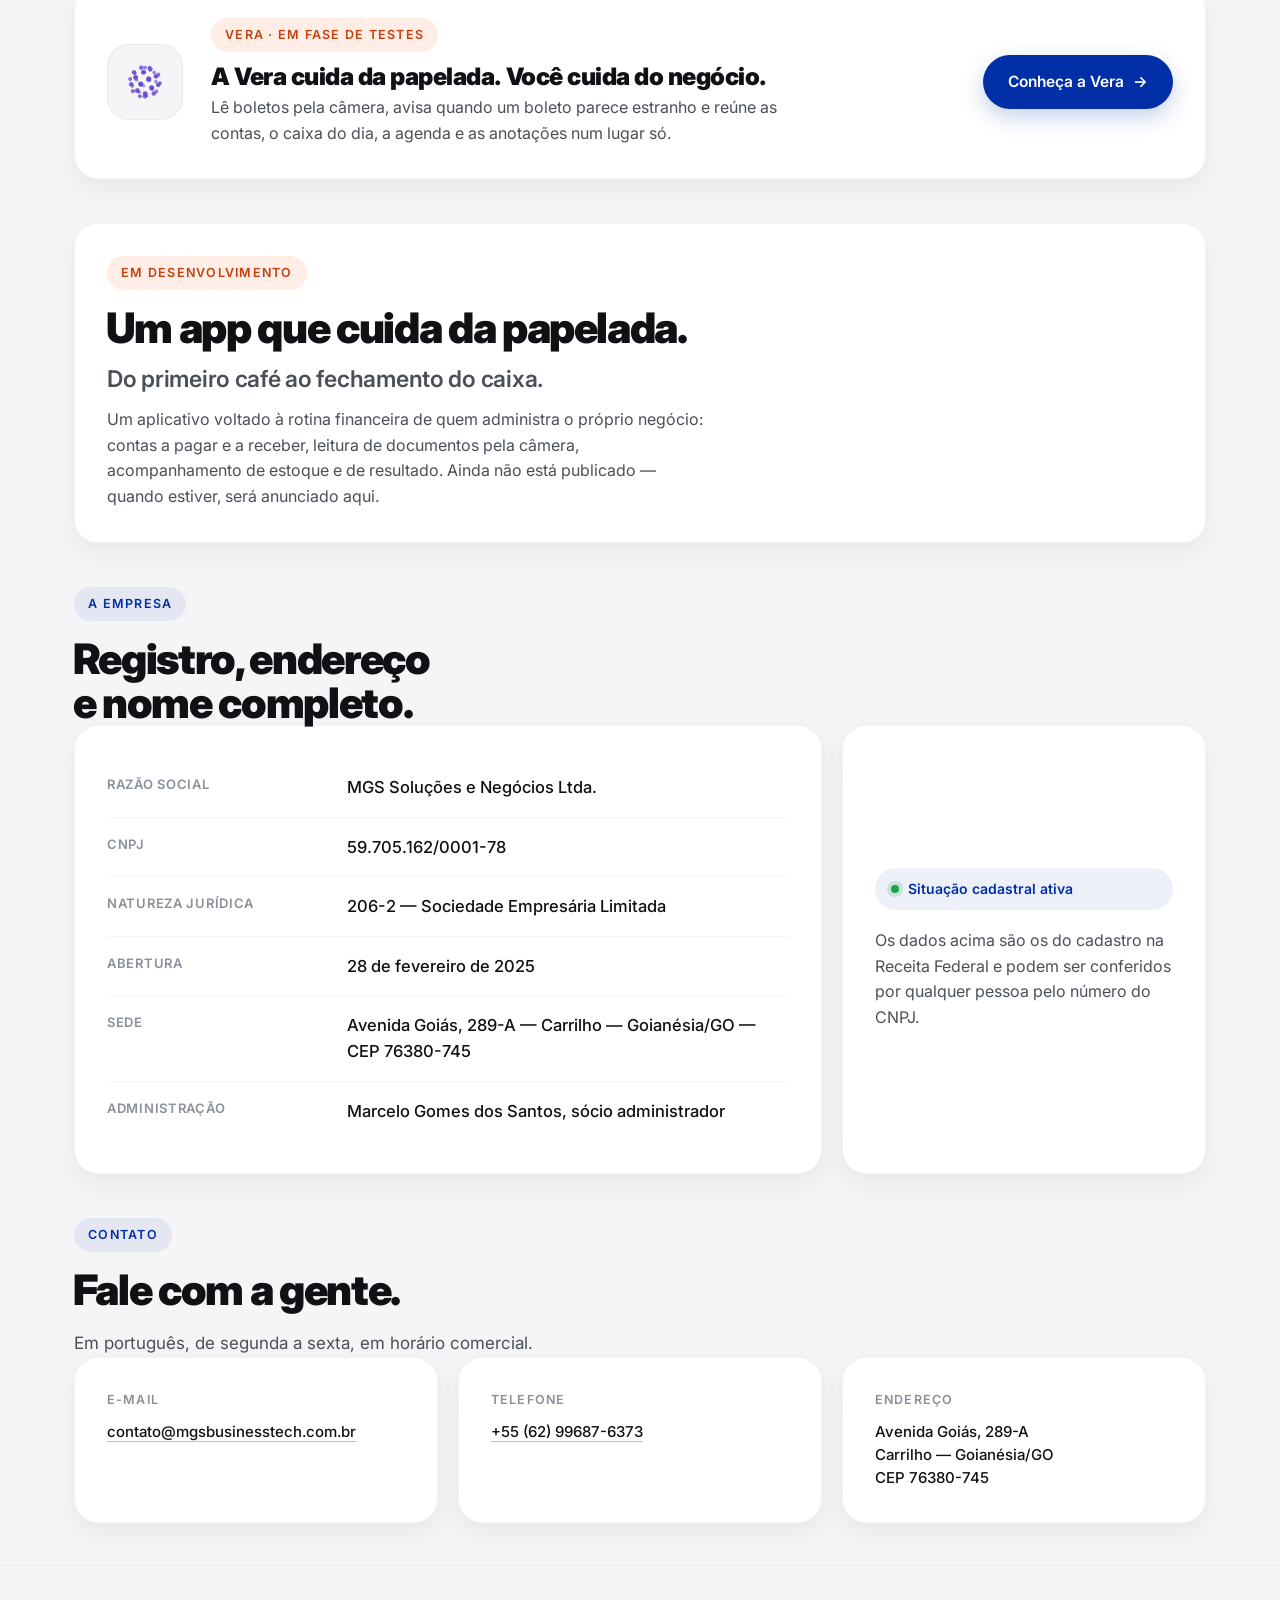
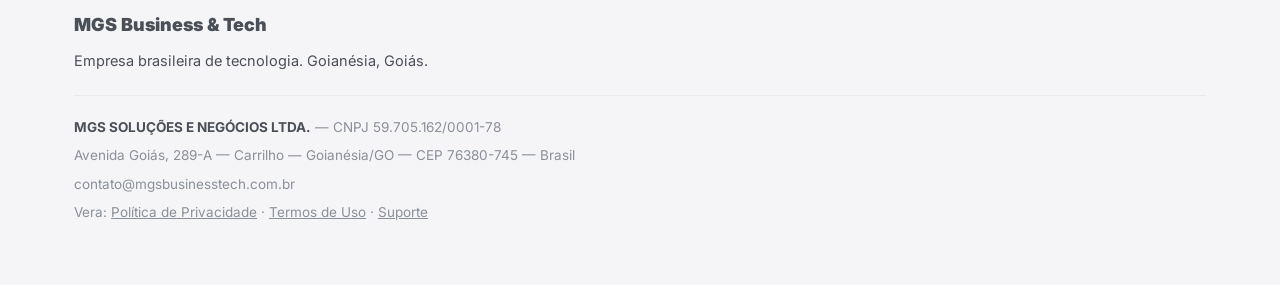
==== commit 763cf373: "Menos espaço entre cartões, ícones que entram pulando, rodapé e suporte mais claros" ====
--- a/index.html
+++ b/index.html
@@ -29,7 +29,7 @@
     --tanger:#FF6B35;
     --r:24px;
     --r-sm:16px;
-    --gap:24px;
+    --gap:20px;
     --pad:32px;
     --shadow:0 12px 32px rgba(0,0,0,.05), 0 2px 8px rgba(0,0,0,.02);
     --shadow-hi:0 22px 48px rgba(0,0,0,.09), 0 4px 12px rgba(0,0,0,.04);
@@ -75,9 +75,9 @@
   @media (max-width:760px){nav{display:none}}
 
   /* ---------- sections ---------- */
-  section{padding:34px 0}
+  section{padding:22px 0}
   section:first-of-type{padding-top:28px}
-  @media (max-width:620px){section{padding:36px 0}}
+  @media (max-width:620px){section{padding:36px 0} :root{--gap:24px}}
   .sec-head{margin:0 0 var(--gap); position:relative; z-index:2}
   .kicker{
     display:inline-flex; align-items:center; gap:8px; font-size:12.5px; font-weight:600;
@@ -427,7 +427,7 @@
       <p><strong style="color:var(--ink-2)">MGS SOLUÇÕES E NEGÓCIOS LTDA.</strong> — CNPJ 59.705.162/0001-78</p>
       <p>Avenida Goiás, 289-A — Carrilho — Goianésia/GO — CEP 76380-745 — Brasil</p>
       <p>contato@mgsbusinesstech.com.br</p>
-      <p><a href="/privacidade/">Política de Privacidade</a> · <a href="/termos/">Termos e Condições de Uso</a></p>
+      <p>Vera: <a href="/privacidade/">Política de Privacidade</a> · <a href="/termos/">Termos de Uso</a> · <a href="/usevera/suporte/">Suporte</a></p>
     </div>
   </div>
 </footer>
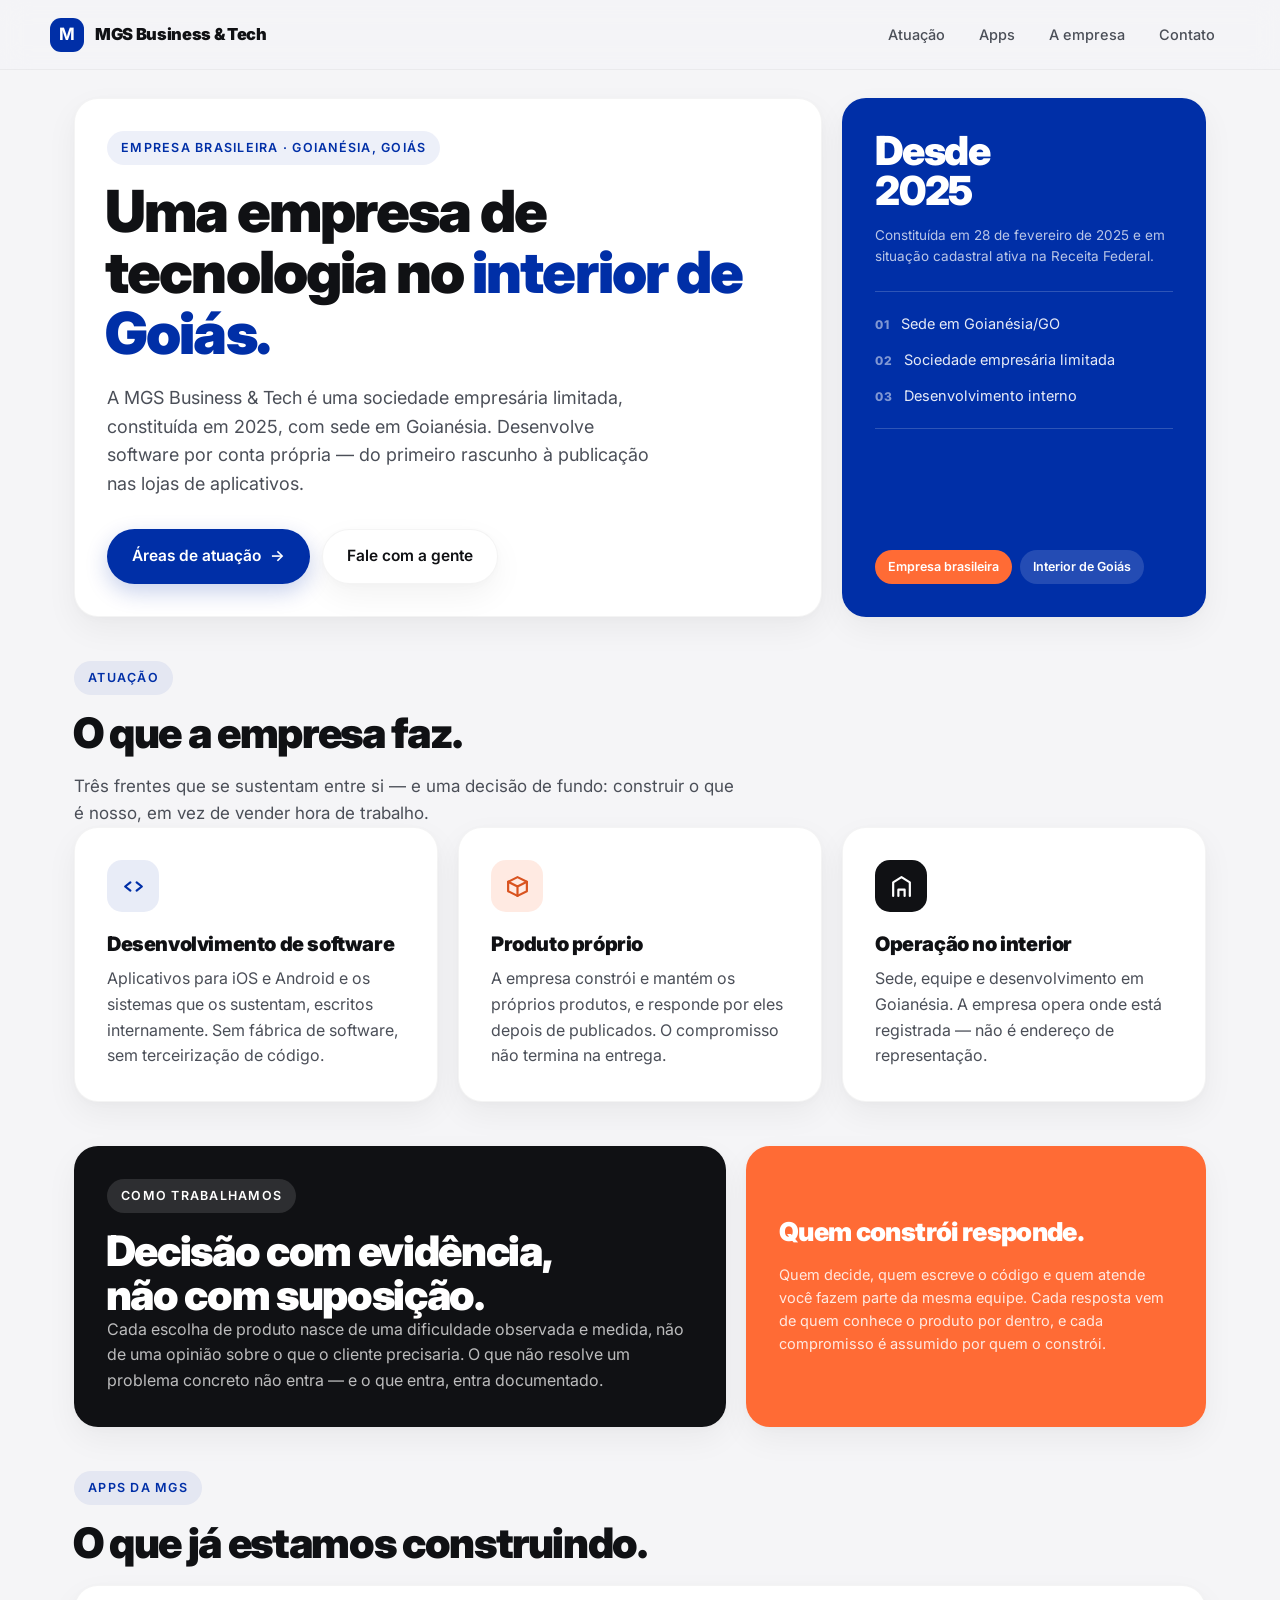
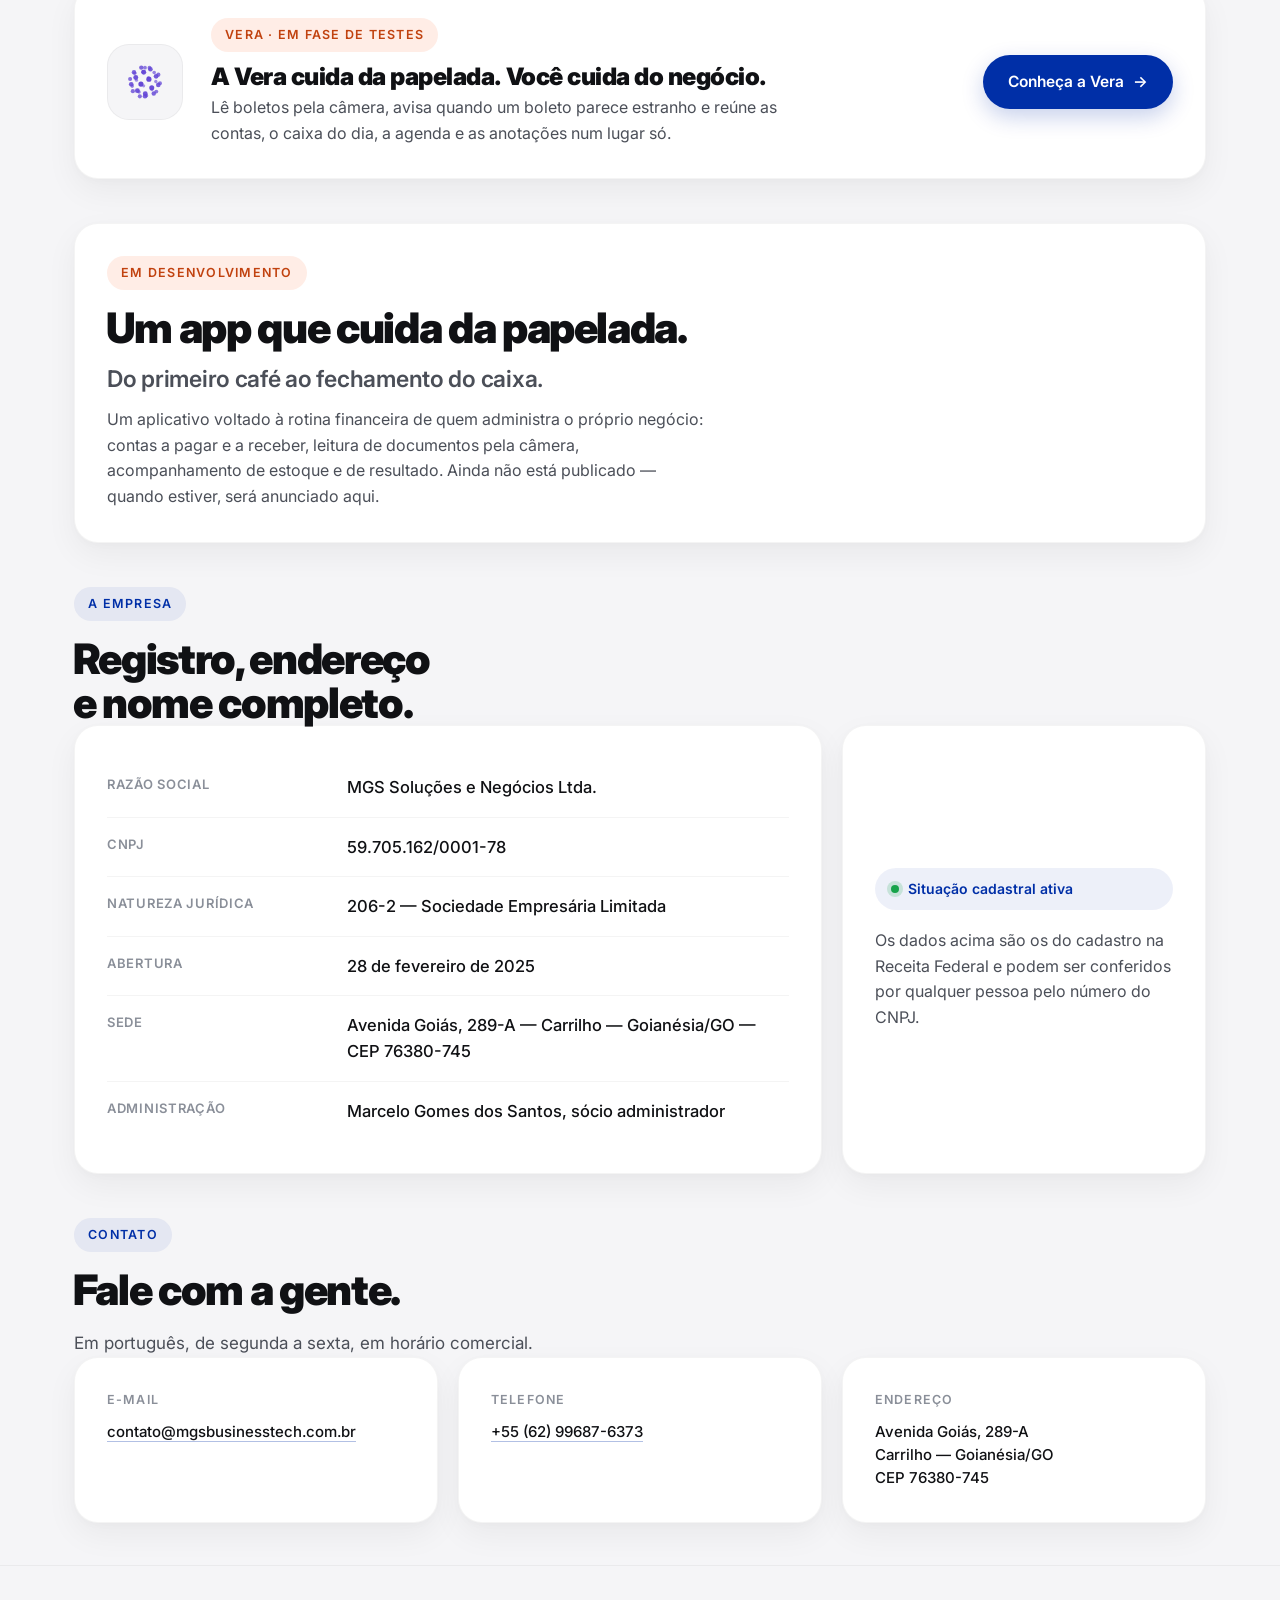
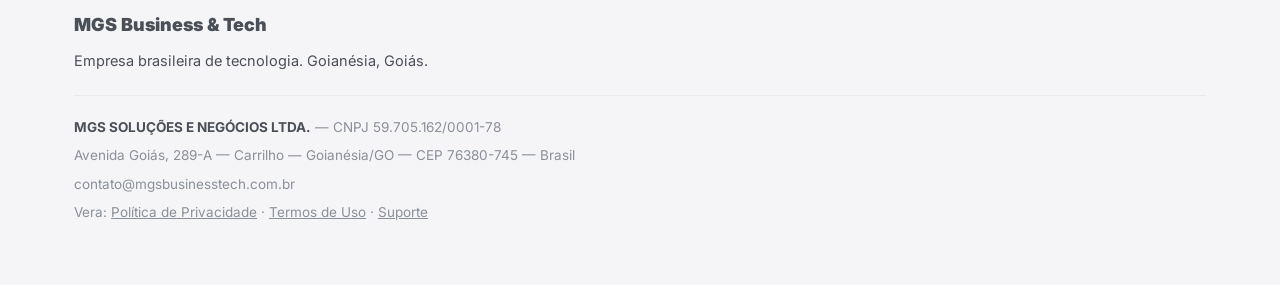
==== commit 64235f2c: "Quem constrói responde: texto novo" ====
--- a/index.html
+++ b/index.html
@@ -317,8 +317,9 @@
       <div class="block quote c5 rv">
         <p class="q">Quem constrói responde.</p>
         <p class="qs">
-          Empresa pequena tem uma vantagem que não se compra: quem decide, quem escreve e
-          quem atende são as mesmas pessoas. Não há a quem repassar o erro.
+          Quem decide, quem escreve o código e quem atende você fazem parte da mesma equipe.
+          Cada resposta vem de quem conhece o produto por dentro, e cada compromisso é
+          assumido por quem o constrói.
         </p>
       </div>
     </div>
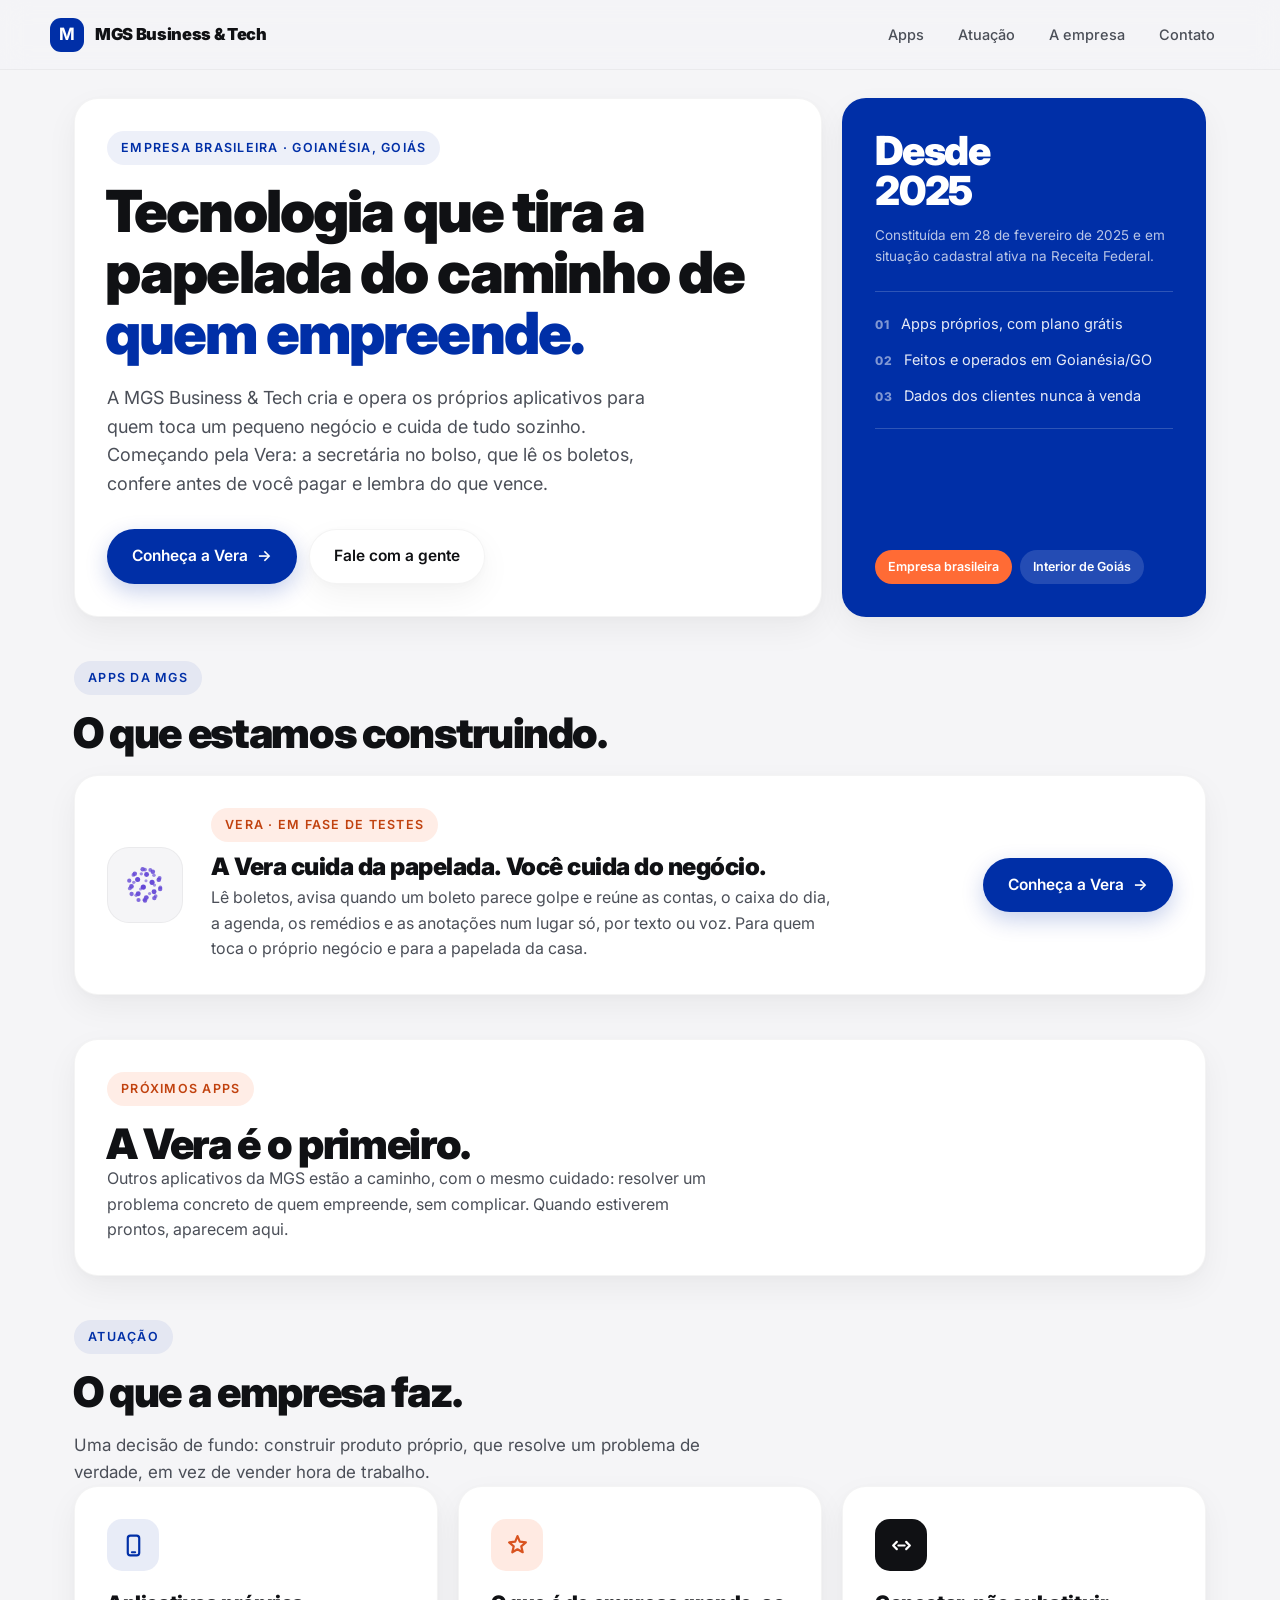
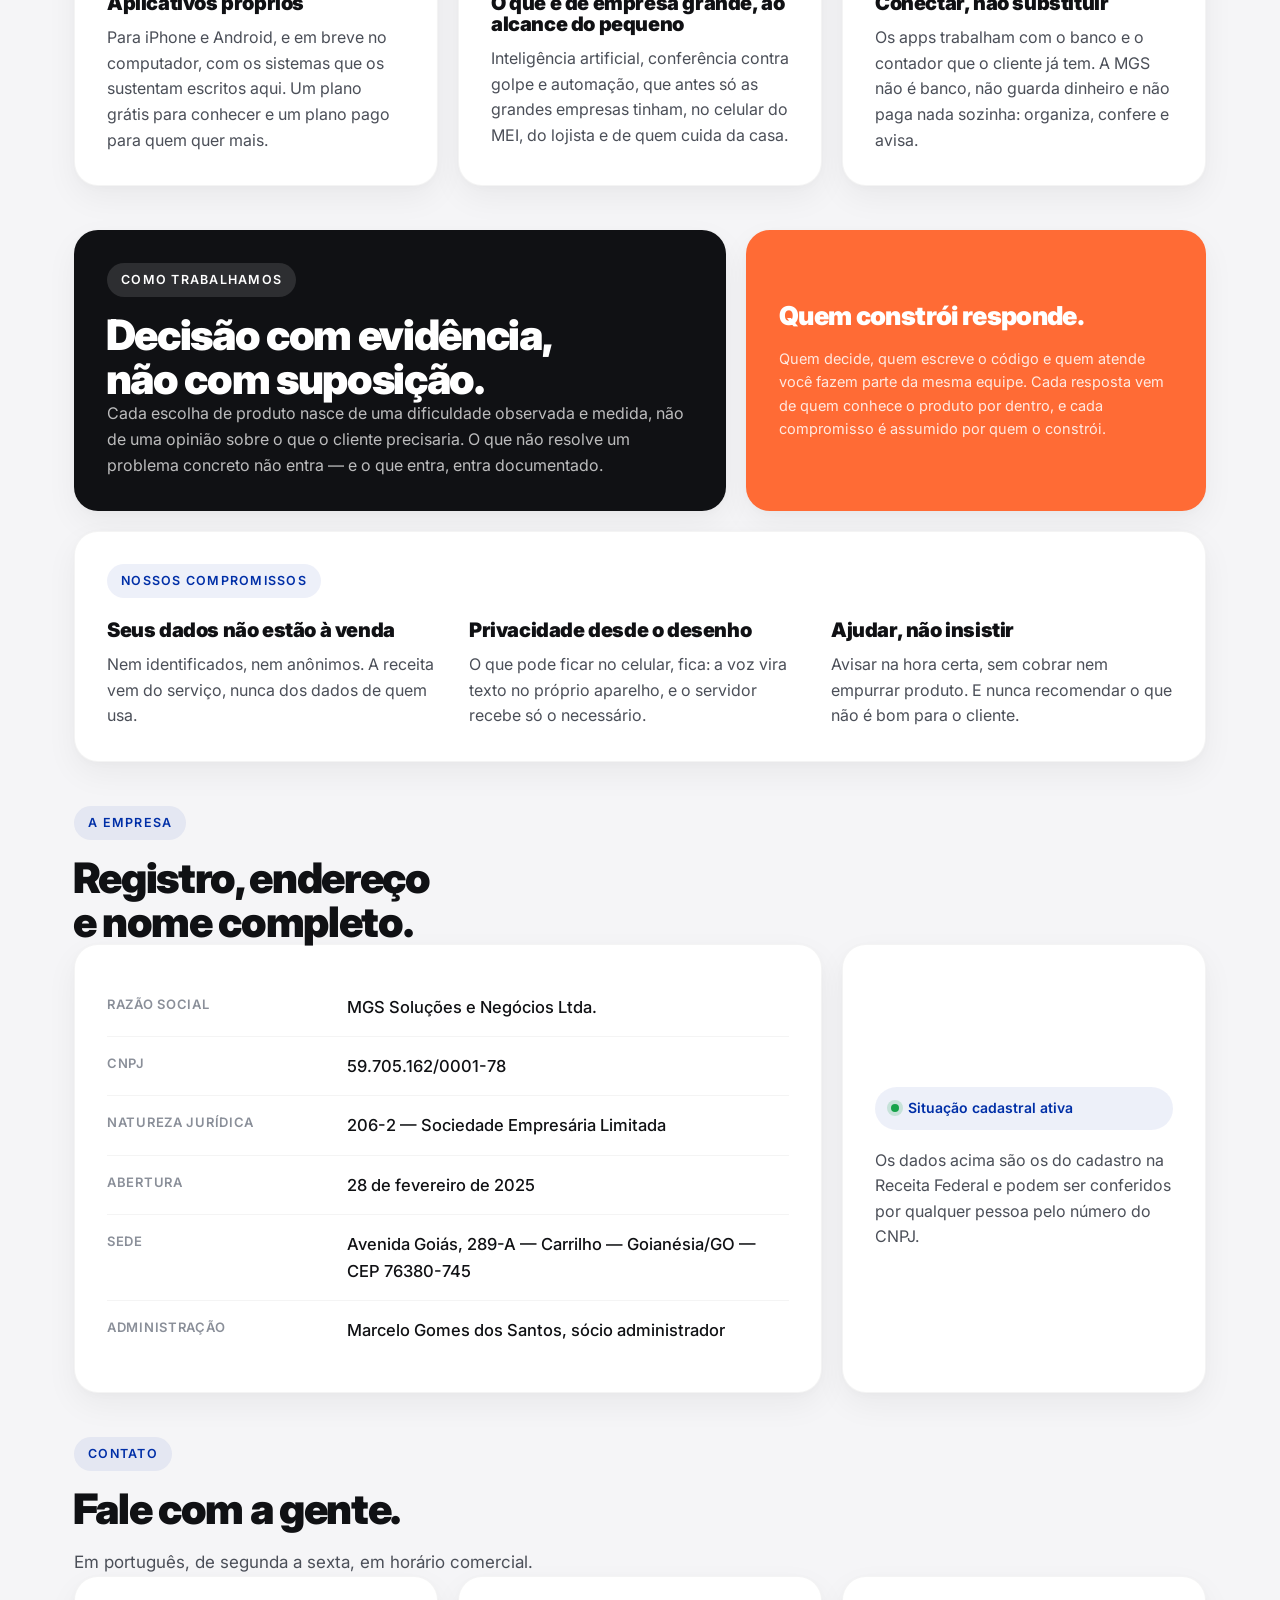
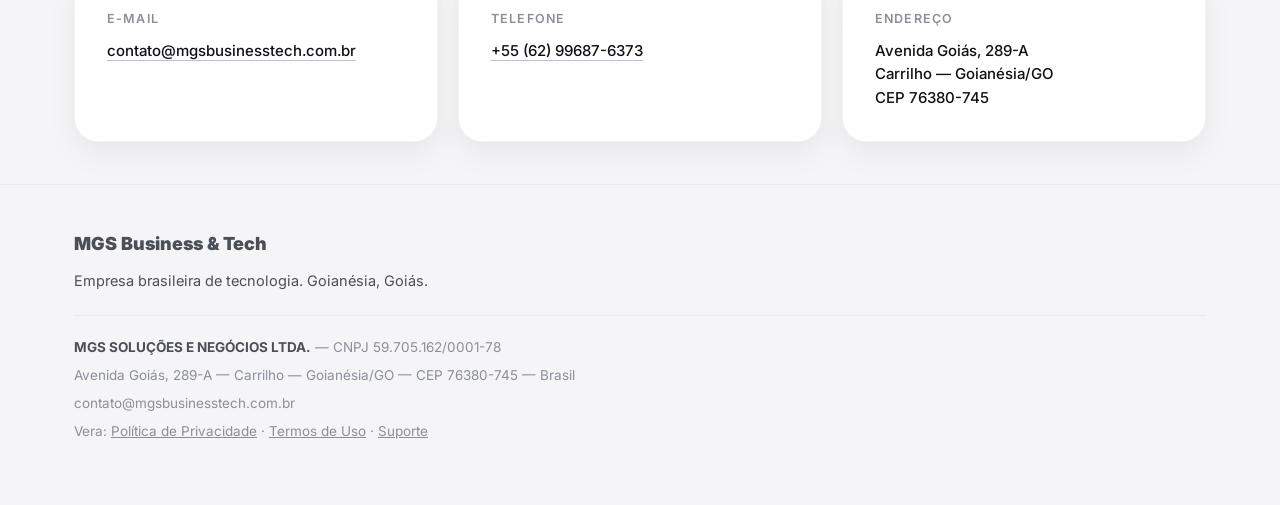
==== commit 144b1cc1: "Site: a Vera e a página inicial atualizadas" ====
--- a/index.html
+++ b/index.html
@@ -3,11 +3,11 @@
 <head>
 <meta charset="utf-8">
 <meta name="viewport" content="width=device-width, initial-scale=1">
-<title>MGS Business &amp; Tech — Empresa de tecnologia em Goianésia, Goiás</title>
-<meta name="description" content="A MGS Business &amp; Tech é uma sociedade empresária limitada sediada em Goianésia, Goiás, que desenvolve software próprio para dispositivos móveis.">
+<title>MGS Business &amp; Tech — Apps que tiram a papelada do caminho de quem empreende</title>
+<meta name="description" content="A MGS Business &amp; Tech é uma empresa de tecnologia de Goianésia, Goiás, que cria e opera aplicativos próprios para quem toca um pequeno negócio e para a papelada da vida adulta, começando pela Vera.">
 <link rel="canonical" href="https://mgsbusinesstech.com.br/">
 <meta property="og:title" content="MGS Business &amp; Tech">
-<meta property="og:description" content="Empresa brasileira de tecnologia, sediada em Goianésia, Goiás.">
+<meta property="og:description" content="Apps próprios para quem toca um pequeno negócio, feitos em Goianésia, Goiás.">
 <meta property="og:url" content="https://mgsbusinesstech.com.br/">
 <meta property="og:type" content="website">
 <meta property="og:locale" content="pt_BR">
@@ -201,8 +201,8 @@
     </a>
     <nav aria-label="Seções">
       <ul>
+        <li><a href="#apps">Apps</a></li>
         <li><a href="#atuacao">Atuação</a></li>
-        <li><a href="#apps">Apps</a></li>
         <li><a href="#empresa">A empresa</a></li>
         <li><a href="#contato">Contato</a></li>
       </ul>
@@ -218,14 +218,14 @@
 
       <div class="block c8 rv">
         <span class="kicker">Empresa brasileira · Goianésia, Goiás</span>
-        <h1>Uma empresa de tecnologia no <em>interior de Goiás.</em></h1>
+        <h1>Tecnologia que tira a papelada do caminho de <em>quem empreende.</em></h1>
         <p class="lead">
-          A MGS Business &amp; Tech é uma sociedade empresária limitada, constituída em 2025,
-          com sede em Goianésia. Desenvolve software por conta própria — do primeiro
-          rascunho à publicação nas lojas de aplicativos.
+          A MGS Business &amp; Tech cria e opera os próprios aplicativos para quem toca um
+          pequeno negócio e cuida de tudo sozinho. Começando pela Vera: a secretária no bolso,
+          que lê os boletos, confere antes de você pagar e lembra do que vence.
         </p>
         <div class="cta-row">
-          <a class="btn btn-primary" href="#atuacao">Áreas de atuação <span class="arw">→</span></a>
+          <a class="btn btn-primary" href="/usevera/">Conheça a Vera <span class="arw">→</span></a>
           <a class="btn btn-ghost" href="#contato">Fale com a gente</a>
         </div>
       </div>
@@ -239,9 +239,9 @@
           </p>
         </div>
         <ul class="minilist">
-          <li><span aria-hidden="true">01</span> Sede em Goianésia/GO</li>
-          <li><span aria-hidden="true">02</span> Sociedade empresária limitada</li>
-          <li><span aria-hidden="true">03</span> Desenvolvimento interno</li>
+          <li><span aria-hidden="true">01</span> Apps próprios, com plano grátis</li>
+          <li><span aria-hidden="true">02</span> Feitos e operados em Goianésia/GO</li>
+          <li><span aria-hidden="true">03</span> Dados dos clientes nunca à venda</li>
         </ul>
         <div class="chips">
           <span class="chip t">Empresa brasileira</span>
@@ -249,6 +249,39 @@
         </div>
       </div>
 
+    </div>
+  </section>
+
+  <!-- ============ APPS DA MGS ============ -->
+  <section id="apps">
+    <div class="wrap">
+      <div class="sec-head rv">
+        <span class="kicker">Apps da MGS</span>
+        <h2>O que estamos construindo.</h2>
+      </div>
+      <a class="block app c12 rv" href="/usevera/" aria-label="Vera: conheça o app">
+        <span class="appico" aria-hidden="true"><svg data-sinal viewBox="0 0 40 40"></svg></span>
+        <div>
+          <span class="kicker orange">Vera · em fase de testes</span>
+          <h3>A Vera cuida da papelada. Você cuida do negócio.</h3>
+          <p>Lê boletos, avisa quando um boleto parece golpe e reúne as contas, o caixa do dia, a agenda, os remédios e as anotações num lugar só, por texto ou voz. Para quem toca o próprio negócio e para a papelada da casa.</p>
+        </div>
+        <span class="btn btn-primary">Conheça a Vera <span class="arw">→</span></span>
+      </a>
+    </div>
+  </section>
+
+  <!-- ============ PRÓXIMOS APPS ============ -->
+  <section>
+    <div class="wrap bento">
+      <div class="block c12 rv">
+        <span class="kicker orange">Próximos apps</span>
+        <h2>A Vera é o primeiro.</h2>
+        <p class="sub">
+          Outros aplicativos da MGS estão a caminho, com o mesmo cuidado: resolver um problema
+          concreto de quem empreende, sem complicar. Quando estiverem prontos, aparecem aqui.
+        </p>
+      </div>
     </div>
   </section>
 
@@ -259,42 +292,42 @@
         <span class="kicker">Atuação</span>
         <h2>O que a empresa faz.</h2>
         <p class="sub">
-          Três frentes que se sustentam entre si — e uma decisão de fundo: construir o que
-          é nosso, em vez de vender hora de trabalho.
+          Uma decisão de fundo: construir produto próprio, que resolve um problema de verdade,
+          em vez de vender hora de trabalho.
         </p>
       </div>
 
       <div class="bento">
         <article class="block c4 rv">
           <div class="ico b" aria-hidden="true">
-            <svg viewBox="0 0 24 24" fill="none" stroke="currentColor" stroke-linecap="round" stroke-linejoin="round"><path d="m9 8-5 4 5 4M15 8l5 4-5 4"/></svg>
+            <svg viewBox="0 0 24 24" fill="none" stroke="currentColor" stroke-linecap="round" stroke-linejoin="round"><rect x="6.5" y="2.5" width="11" height="19" rx="2.5"/><path d="M10.5 18.5h3"/></svg>
           </div>
-          <h3>Desenvolvimento de software</h3>
+          <h3>Aplicativos próprios</h3>
           <p>
-            Aplicativos para iOS e Android e os sistemas que os sustentam, escritos
-            internamente. Sem fábrica de software, sem terceirização de código.
+            Para iPhone e Android, e em breve no computador, com os sistemas que os sustentam
+            escritos aqui. Um plano grátis para conhecer e um plano pago para quem quer mais.
           </p>
         </article>
 
         <article class="block c4 rv">
           <div class="ico o" aria-hidden="true">
-            <svg viewBox="0 0 24 24" fill="none" stroke="currentColor" stroke-linecap="round" stroke-linejoin="round"><path d="M12 3 3 7.5v9L12 21l9-4.5v-9Z"/><path d="M3 7.5 12 12l9-4.5M12 12v9"/></svg>
+            <svg viewBox="0 0 24 24" fill="none" stroke="currentColor" stroke-linecap="round" stroke-linejoin="round"><path d="M12 3l2.2 5.3L20 9l-4.4 3.8L17 18.5 12 15.6 7 18.5l1.4-5.7L4 9l5.8-.7z"/></svg>
           </div>
-          <h3>Produto próprio</h3>
+          <h3>O que é de empresa grande, ao alcance do pequeno</h3>
           <p>
-            A empresa constrói e mantém os próprios produtos, e responde por eles depois de
-            publicados. O compromisso não termina na entrega.
+            Inteligência artificial, conferência contra golpe e automação, que antes só as
+            grandes empresas tinham, no celular do MEI, do lojista e de quem cuida da casa.
           </p>
         </article>
 
         <article class="block c4 rv">
           <div class="ico d" aria-hidden="true">
-            <svg viewBox="0 0 24 24" fill="none" stroke="currentColor" stroke-linecap="round" stroke-linejoin="round"><path d="M4 21V8l8-5 8 5v13"/><path d="M9 21v-6h6v6"/></svg>
+            <svg viewBox="0 0 24 24" fill="none" stroke="currentColor" stroke-linecap="round" stroke-linejoin="round"><path d="M9 12h6M7.5 8.5 4 12l3.5 3.5M16.5 8.5 20 12l-3.5 3.5"/></svg>
           </div>
-          <h3>Operação no interior</h3>
+          <h3>Conectar, não substituir</h3>
           <p>
-            Sede, equipe e desenvolvimento em Goianésia. A empresa opera onde está
-            registrada — não é endereço de representação.
+            Os apps trabalham com o banco e o contador que o cliente já tem. A MGS não é banco,
+            não guarda dinheiro e não paga nada sozinha: organiza, confere e avisa.
           </p>
         </article>
       </div>
@@ -322,41 +355,14 @@
           assumido por quem o constrói.
         </p>
       </div>
-    </div>
-  </section>
-
-  <!-- ============ APPS DA MGS ============ -->
-  <section id="apps">
-    <div class="wrap">
-      <div class="sec-head rv">
-        <span class="kicker">Apps da MGS</span>
-        <h2>O que já estamos construindo.</h2>
-      </div>
-      <a class="block app c12 rv" href="/usevera/" aria-label="Vera: conheça o app">
-        <span class="appico" aria-hidden="true"><svg data-sinal viewBox="0 0 40 40"></svg></span>
-        <div>
-          <span class="kicker orange">Vera · em fase de testes</span>
-          <h3>A Vera cuida da papelada. Você cuida do negócio.</h3>
-          <p>Lê boletos pela câmera, avisa quando um boleto parece estranho e reúne as contas, o caixa do dia, a agenda e as anotações num lugar só.</p>
-        </div>
-        <span class="btn btn-primary">Conheça a Vera <span class="arw">→</span></span>
-      </a>
-    </div>
-  </section>
-
-  <!-- ============ EM DESENVOLVIMENTO ============ -->
-  <section>
-    <div class="wrap bento">
+
       <div class="block c12 rv">
-        <span class="kicker orange">Em desenvolvimento</span>
-        <h2>Um app que cuida da papelada.</h2>
-        <p class="dek">Do primeiro café ao fechamento do caixa.</p>
-        <p class="sub">
-          Um aplicativo voltado à rotina financeira de quem administra o próprio negócio:
-          contas a pagar e a receber, leitura de documentos pela câmera, acompanhamento de
-          estoque e de resultado. Ainda não está publicado — quando estiver, será anunciado
-          aqui.
-        </p>
+        <span class="kicker">Nossos compromissos</span>
+        <div class="bento" style="margin-top:6px">
+          <div class="c4"><h3>Seus dados não estão à venda</h3><p>Nem identificados, nem anônimos. A receita vem do serviço, nunca dos dados de quem usa.</p></div>
+          <div class="c4"><h3>Privacidade desde o desenho</h3><p>O que pode ficar no celular, fica: a voz vira texto no próprio aparelho, e o servidor recebe só o necessário.</p></div>
+          <div class="c4"><h3>Ajudar, não insistir</h3><p>Avisar na hora certa, sem cobrar nem empurrar produto. E nunca recomendar o que não é bom para o cliente.</p></div>
+        </div>
       </div>
     </div>
   </section>
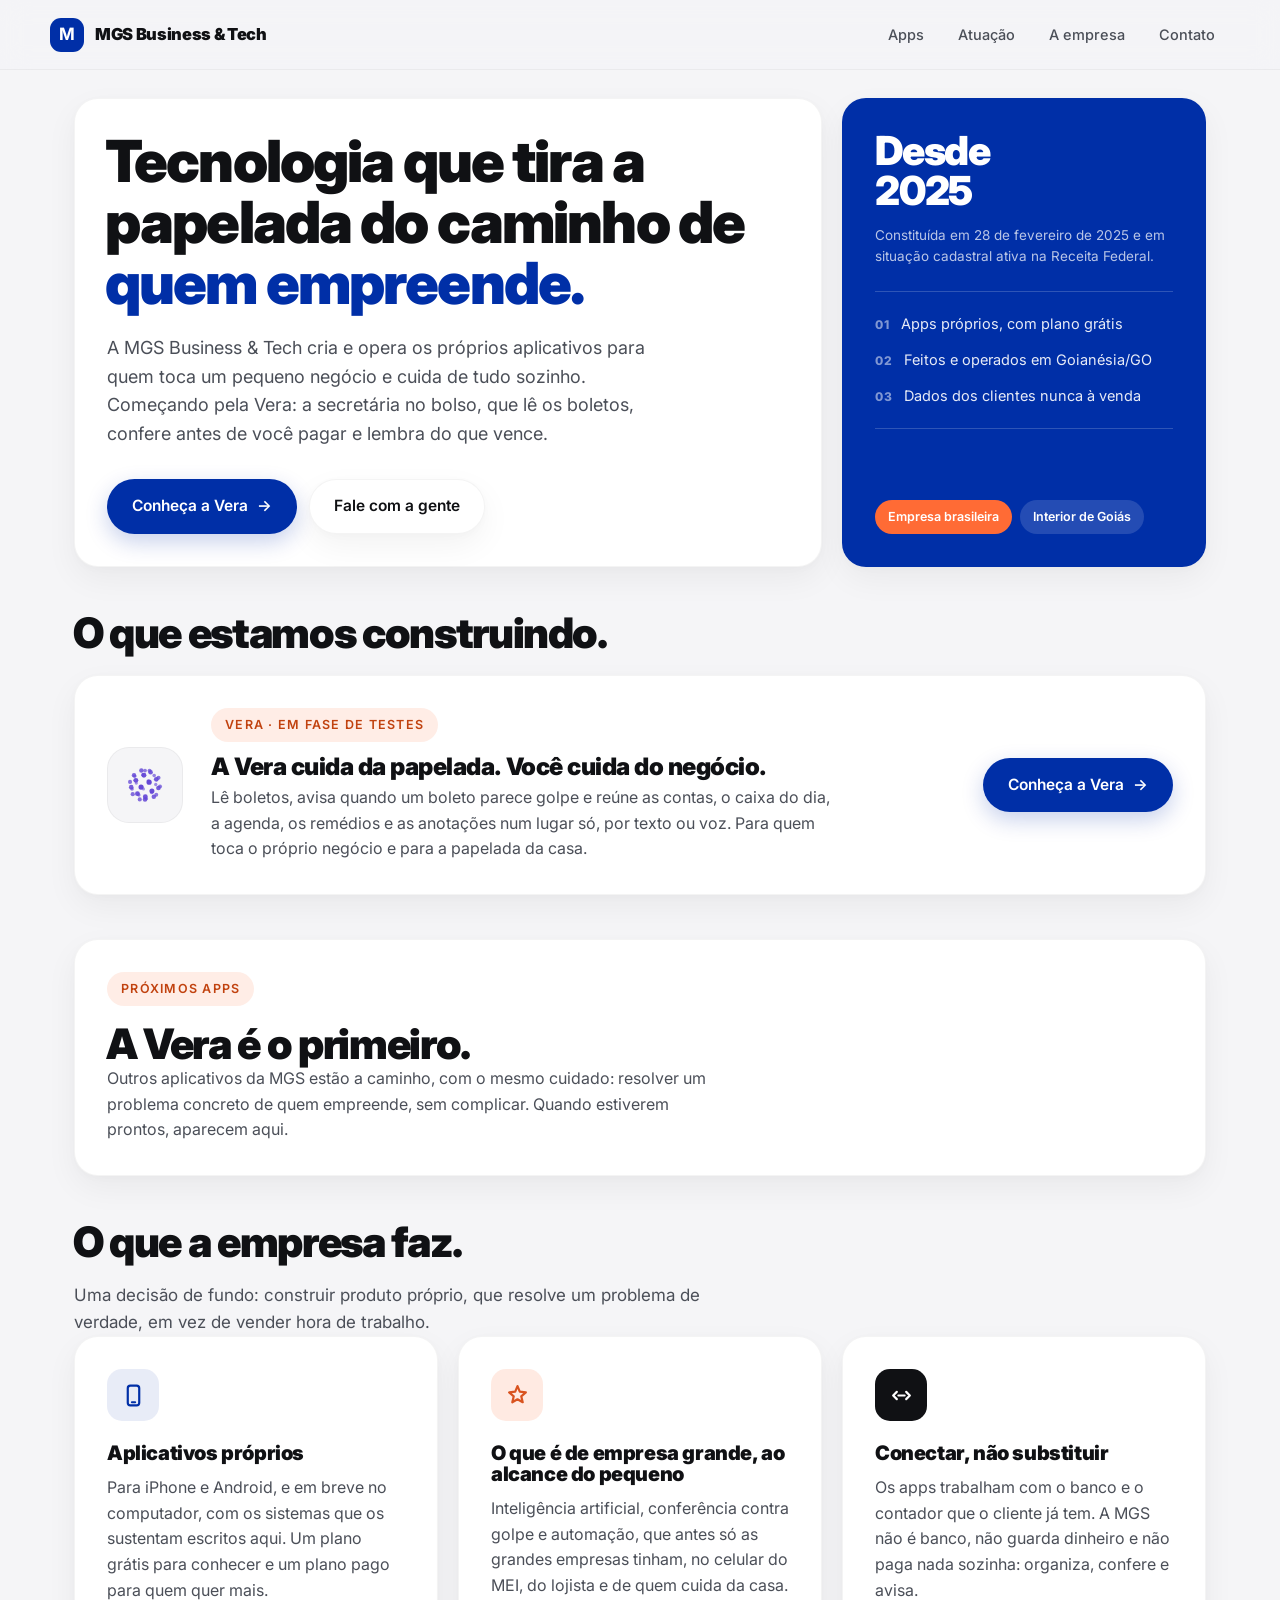
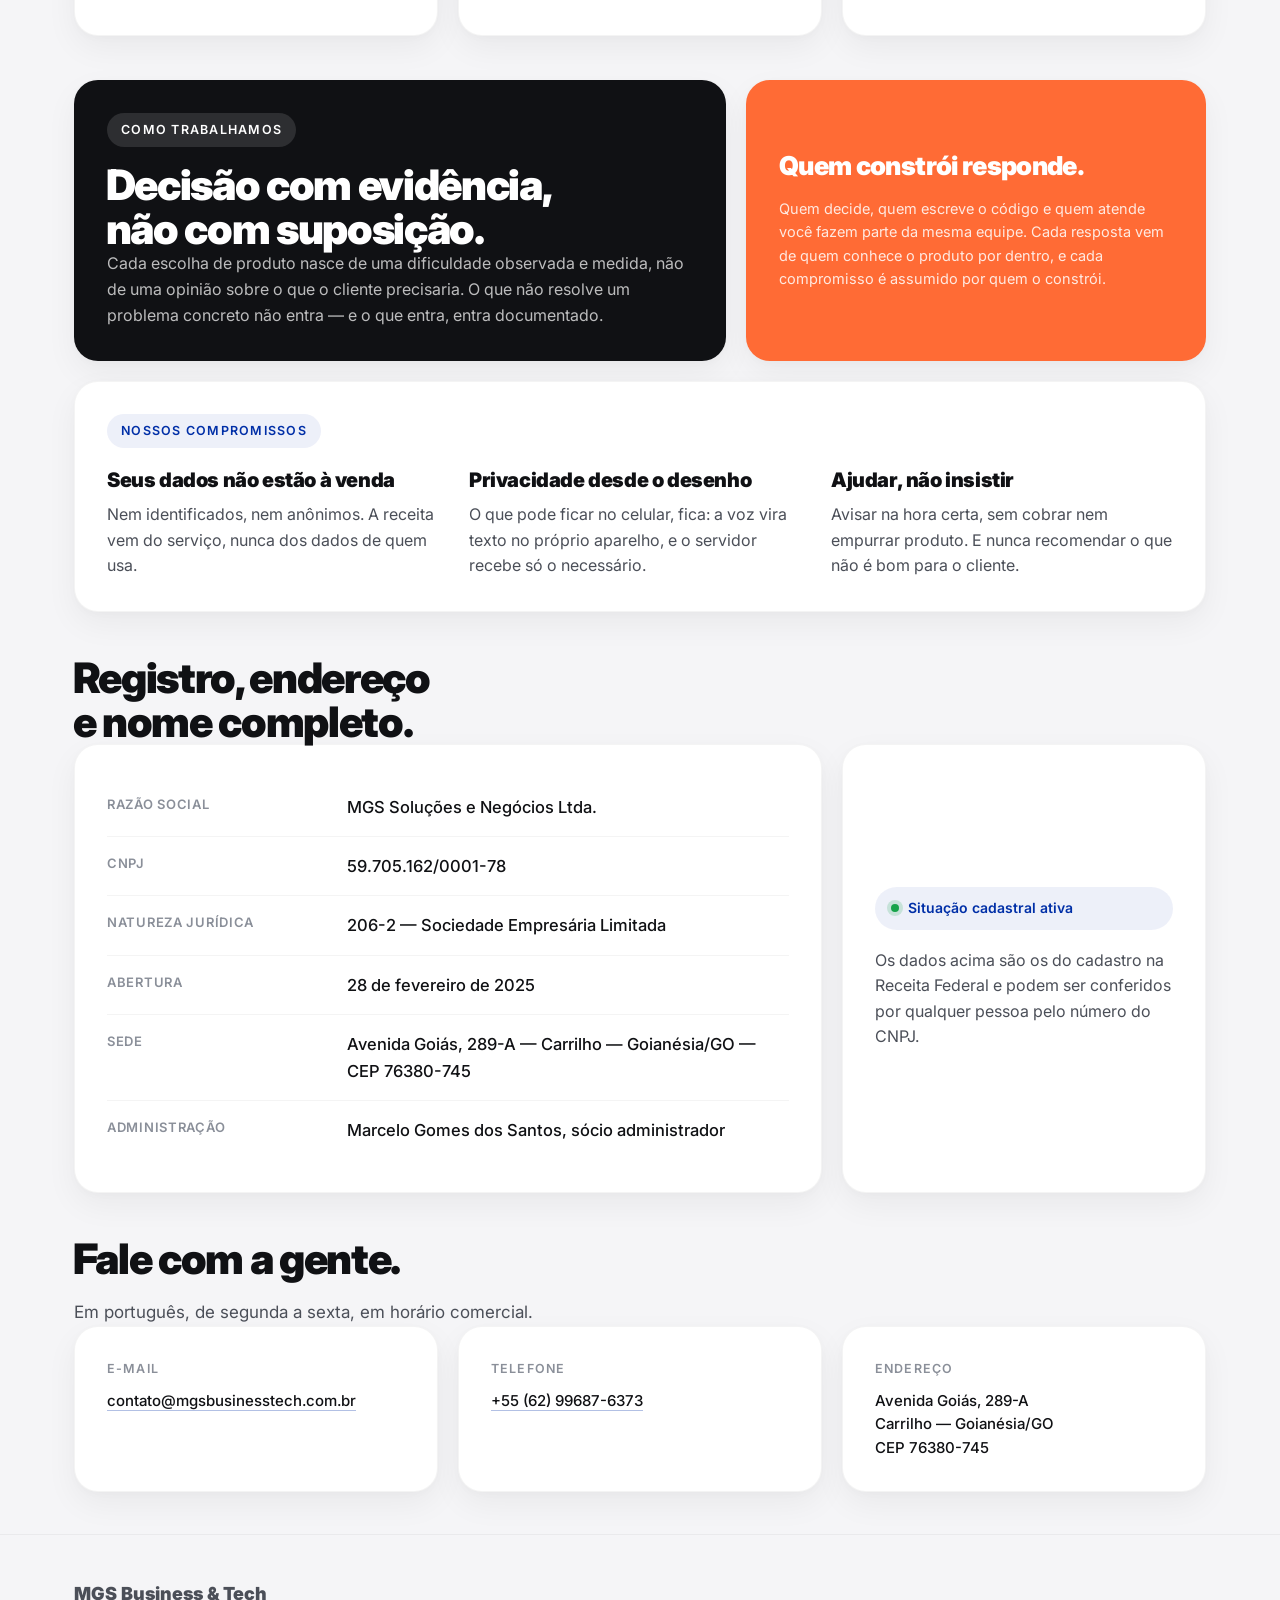
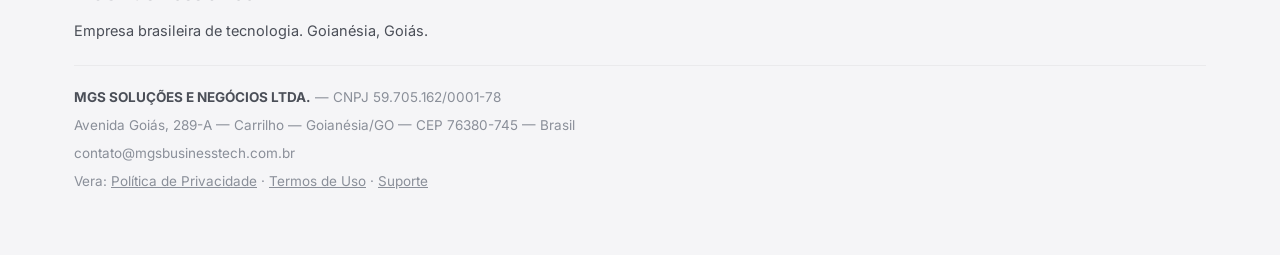
==== commit e35926e2: "Site: sem as etiquetas acima dos assuntos" ====
--- a/index.html
+++ b/index.html
@@ -217,7 +217,6 @@
     <div class="wrap bento">
 
       <div class="block c8 rv">
-        <span class="kicker">Empresa brasileira · Goianésia, Goiás</span>
         <h1>Tecnologia que tira a papelada do caminho de <em>quem empreende.</em></h1>
         <p class="lead">
           A MGS Business &amp; Tech cria e opera os próprios aplicativos para quem toca um
@@ -256,7 +255,6 @@
   <section id="apps">
     <div class="wrap">
       <div class="sec-head rv">
-        <span class="kicker">Apps da MGS</span>
         <h2>O que estamos construindo.</h2>
       </div>
       <a class="block app c12 rv" href="/usevera/" aria-label="Vera: conheça o app">
@@ -289,7 +287,6 @@
   <section id="atuacao">
     <div class="wrap">
       <div class="sec-head overlap rv">
-        <span class="kicker">Atuação</span>
         <h2>O que a empresa faz.</h2>
         <p class="sub">
           Uma decisão de fundo: construir produto próprio, que resolve um problema de verdade,
@@ -371,7 +368,6 @@
   <section id="empresa">
     <div class="wrap">
       <div class="sec-head overlap rv">
-        <span class="kicker">A empresa</span>
         <h2>Registro, endereço<br>e nome completo.</h2>
       </div>
 
@@ -402,7 +398,6 @@
   <section id="contato">
     <div class="wrap">
       <div class="sec-head overlap rv">
-        <span class="kicker">Contato</span>
         <h2>Fale com a gente.</h2>
         <p class="sub">Em português, de segunda a sexta, em horário comercial.</p>
       </div>
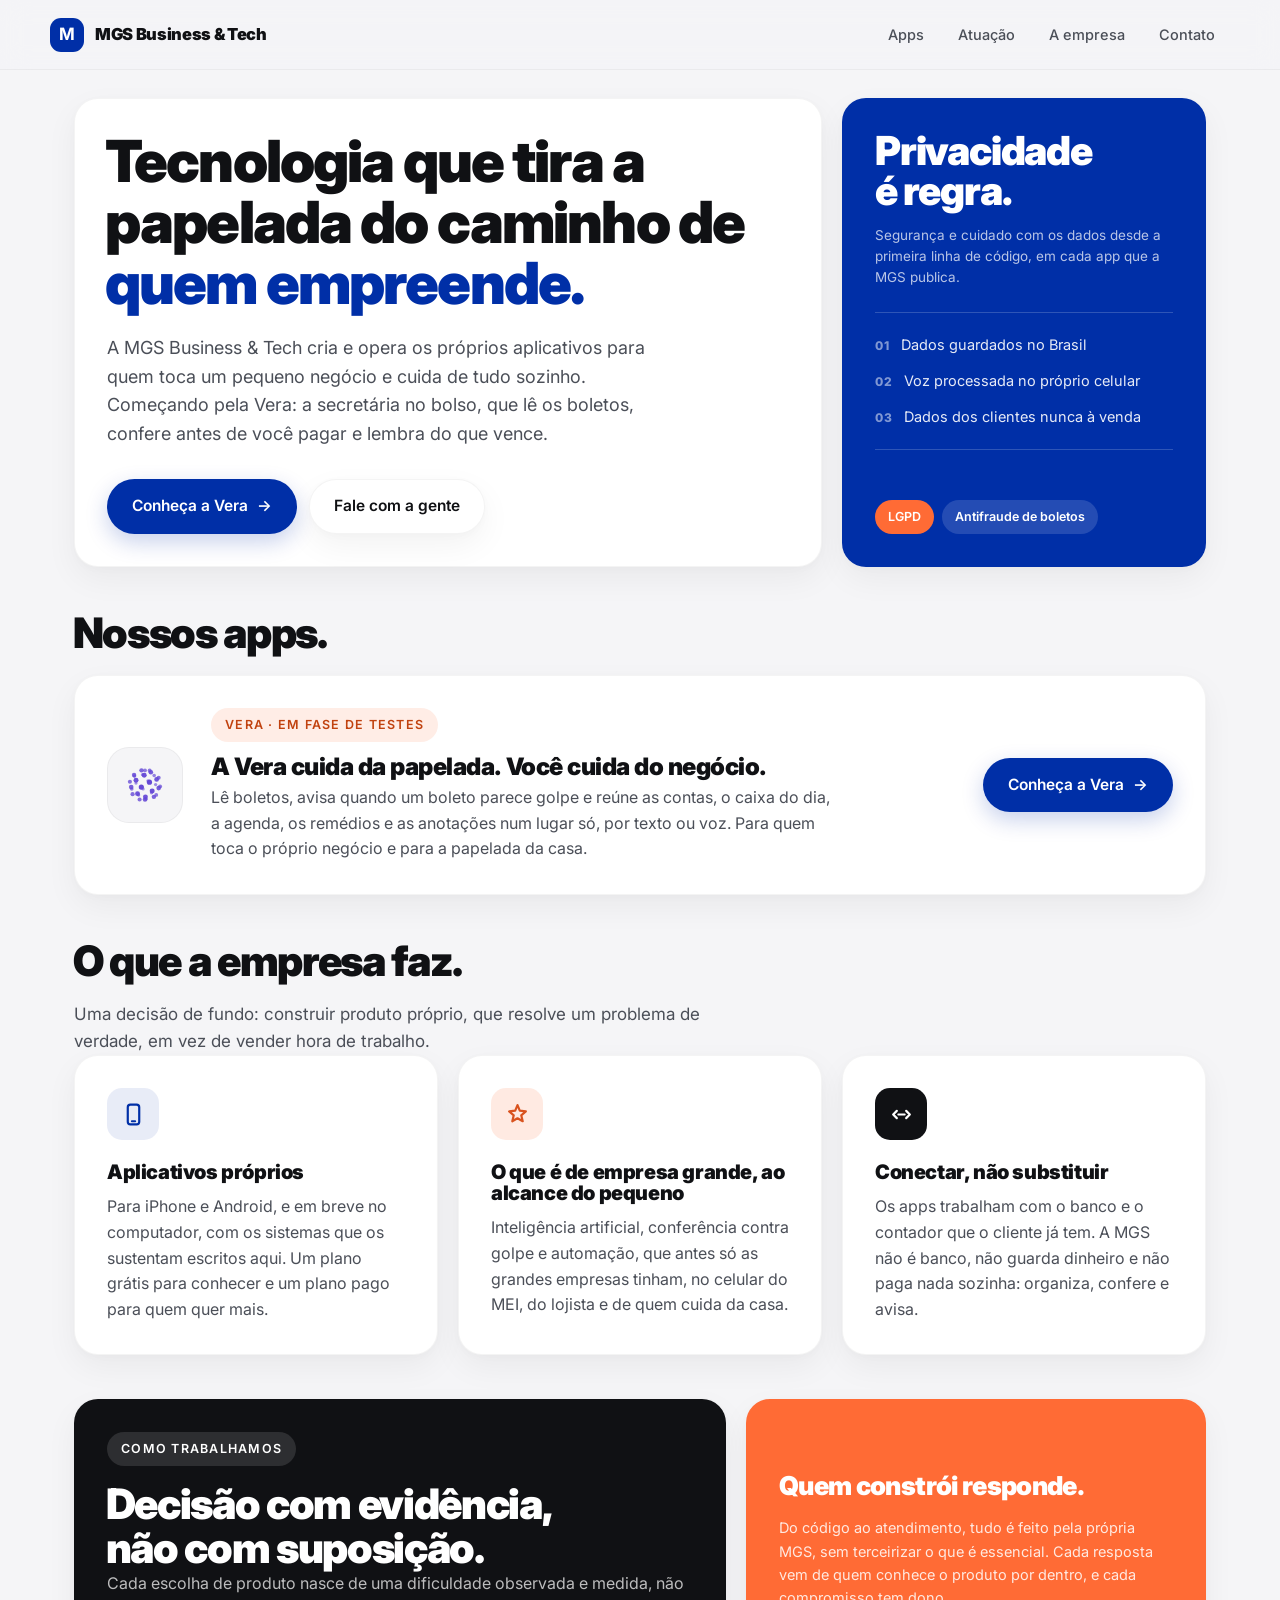
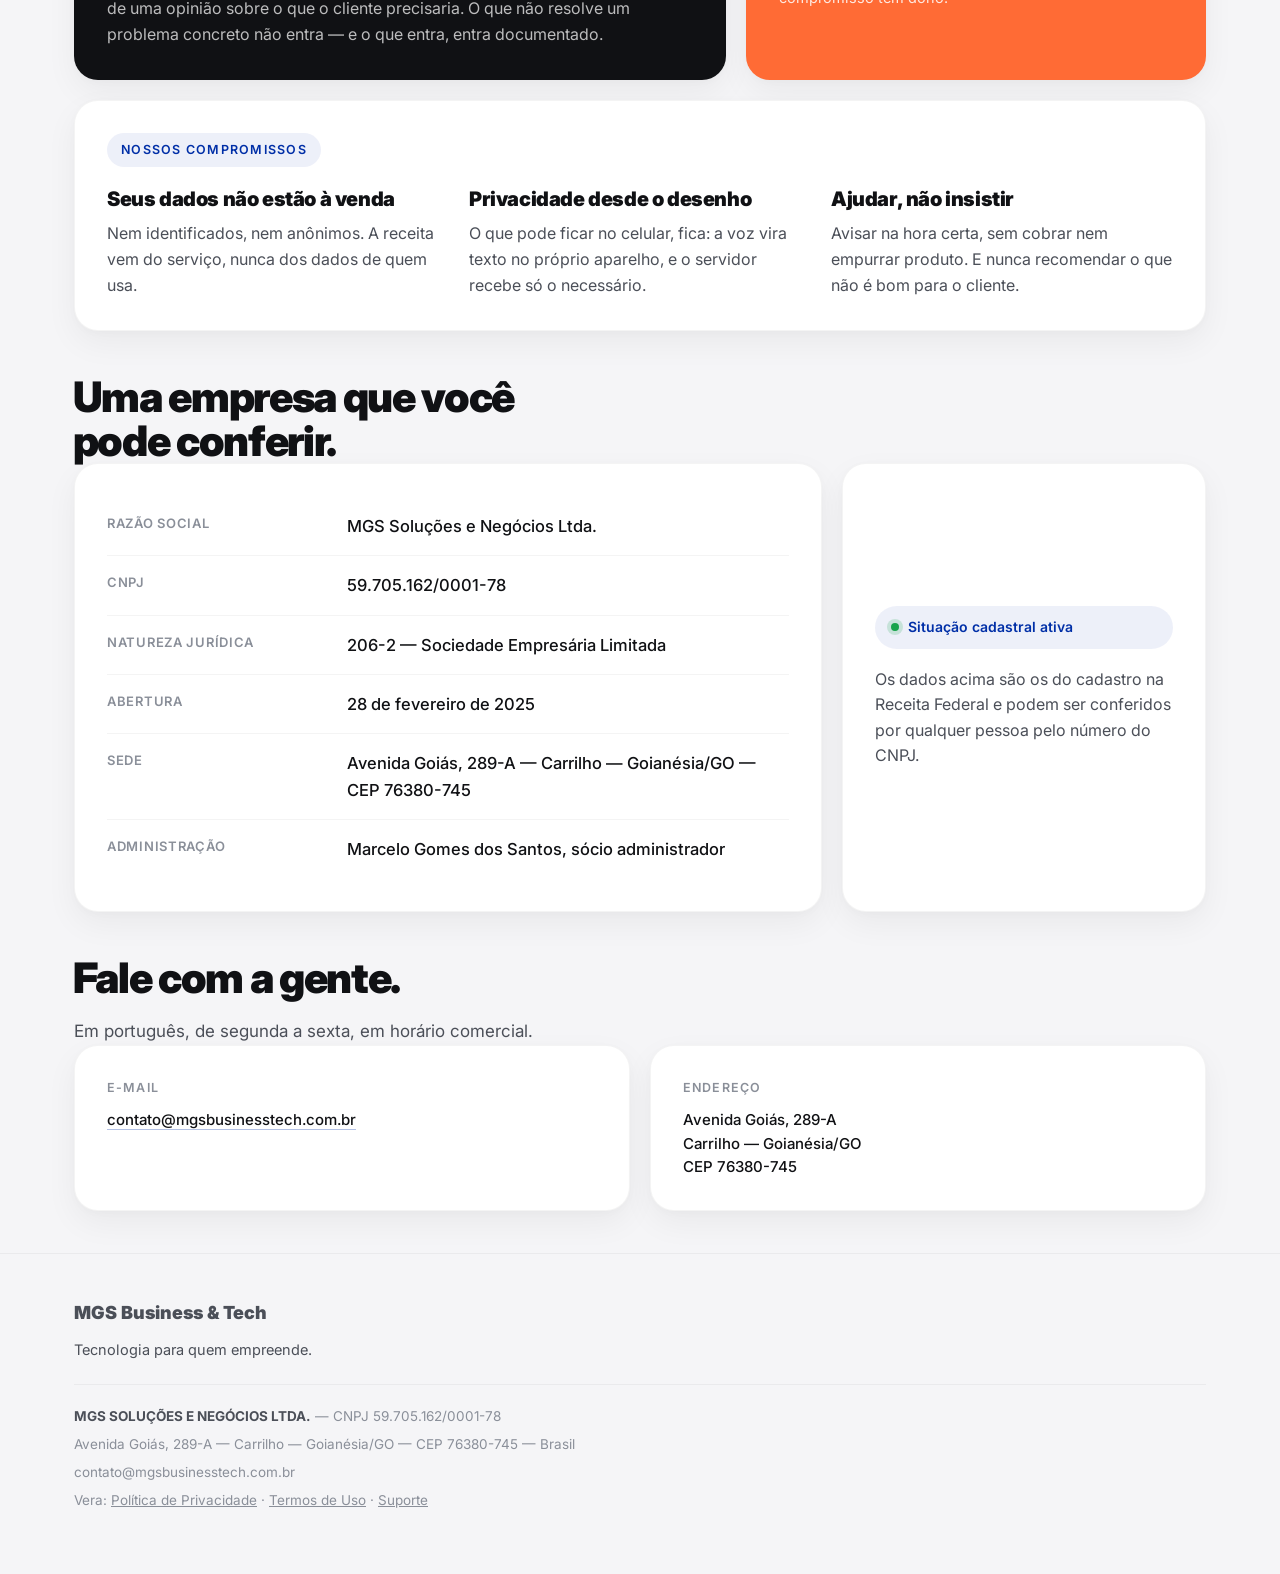
==== commit d5914d21: "Site: tom da empresa revisto" ====
--- a/index.html
+++ b/index.html
@@ -4,10 +4,10 @@
 <meta charset="utf-8">
 <meta name="viewport" content="width=device-width, initial-scale=1">
 <title>MGS Business &amp; Tech — Apps que tiram a papelada do caminho de quem empreende</title>
-<meta name="description" content="A MGS Business &amp; Tech é uma empresa de tecnologia de Goianésia, Goiás, que cria e opera aplicativos próprios para quem toca um pequeno negócio e para a papelada da vida adulta, começando pela Vera.">
+<meta name="description" content="A MGS Business &amp; Tech é uma empresa brasileira de tecnologia que cria e opera aplicativos próprios para quem toca um pequeno negócio e para a papelada da vida adulta, começando pela Vera.">
 <link rel="canonical" href="https://mgsbusinesstech.com.br/">
 <meta property="og:title" content="MGS Business &amp; Tech">
-<meta property="og:description" content="Apps próprios para quem toca um pequeno negócio, feitos em Goianésia, Goiás.">
+<meta property="og:description" content="Apps próprios para quem toca um pequeno negócio e cuida de tudo sozinho.">
 <meta property="og:url" content="https://mgsbusinesstech.com.br/">
 <meta property="og:type" content="website">
 <meta property="og:locale" content="pt_BR">
@@ -231,20 +231,20 @@
 
       <div class="block side c4 rv">
         <div>
-          <div class="big">Desde<br>2025</div>
+          <div class="big">Privacidade<br>é regra.</div>
           <p class="lbl" style="margin:14px 0 0">
-            Constituída em 28 de fevereiro de 2025 e em situação cadastral ativa na
-            Receita Federal.
+            Segurança e cuidado com os dados desde a primeira linha de código, em cada app
+            que a MGS publica.
           </p>
         </div>
         <ul class="minilist">
-          <li><span aria-hidden="true">01</span> Apps próprios, com plano grátis</li>
-          <li><span aria-hidden="true">02</span> Feitos e operados em Goianésia/GO</li>
+          <li><span aria-hidden="true">01</span> Dados guardados no Brasil</li>
+          <li><span aria-hidden="true">02</span> Voz processada no próprio celular</li>
           <li><span aria-hidden="true">03</span> Dados dos clientes nunca à venda</li>
         </ul>
         <div class="chips">
-          <span class="chip t">Empresa brasileira</span>
-          <span class="chip">Interior de Goiás</span>
+          <span class="chip t">LGPD</span>
+          <span class="chip">Antifraude de boletos</span>
         </div>
       </div>
 
@@ -255,7 +255,7 @@
   <section id="apps">
     <div class="wrap">
       <div class="sec-head rv">
-        <h2>O que estamos construindo.</h2>
+        <h2>Nossos apps.</h2>
       </div>
       <a class="block app c12 rv" href="/usevera/" aria-label="Vera: conheça o app">
         <span class="appico" aria-hidden="true"><svg data-sinal viewBox="0 0 40 40"></svg></span>
@@ -266,20 +266,6 @@
         </div>
         <span class="btn btn-primary">Conheça a Vera <span class="arw">→</span></span>
       </a>
-    </div>
-  </section>
-
-  <!-- ============ PRÓXIMOS APPS ============ -->
-  <section>
-    <div class="wrap bento">
-      <div class="block c12 rv">
-        <span class="kicker orange">Próximos apps</span>
-        <h2>A Vera é o primeiro.</h2>
-        <p class="sub">
-          Outros aplicativos da MGS estão a caminho, com o mesmo cuidado: resolver um problema
-          concreto de quem empreende, sem complicar. Quando estiverem prontos, aparecem aqui.
-        </p>
-      </div>
     </div>
   </section>
 
@@ -347,9 +333,9 @@
       <div class="block quote c5 rv">
         <p class="q">Quem constrói responde.</p>
         <p class="qs">
-          Quem decide, quem escreve o código e quem atende você fazem parte da mesma equipe.
-          Cada resposta vem de quem conhece o produto por dentro, e cada compromisso é
-          assumido por quem o constrói.
+          Do código ao atendimento, tudo é feito pela própria MGS, sem terceirizar o que é
+          essencial. Cada resposta vem de quem conhece o produto por dentro, e cada
+          compromisso tem dono.
         </p>
       </div>
 
@@ -368,7 +354,7 @@
   <section id="empresa">
     <div class="wrap">
       <div class="sec-head overlap rv">
-        <h2>Registro, endereço<br>e nome completo.</h2>
+        <h2>Uma empresa que você<br>pode conferir.</h2>
       </div>
 
       <div class="bento">
@@ -403,15 +389,11 @@
       </div>
 
       <div class="bento">
-        <div class="block cc c4 rv">
+        <div class="block cc c6 rv">
           <p class="k">E-mail</p>
           <p class="v"><a href="mailto:contato@mgsbusinesstech.com.br">contato@mgsbusinesstech.com.br</a></p>
         </div>
-        <div class="block cc c4 rv">
-          <p class="k">Telefone</p>
-          <p class="v"><a href="tel:+5562996876373">+55 (62) 99687-6373</a></p>
-        </div>
-        <div class="block cc c4 rv">
+        <div class="block cc c6 rv">
           <p class="k">Endereço</p>
           <p class="v">Avenida Goiás, 289-A<br>Carrilho — Goianésia/GO<br>CEP 76380-745</p>
         </div>
@@ -424,7 +406,7 @@
 <footer>
   <div class="wrap">
     <p class="fbrand">MGS Business &amp; Tech</p>
-    <p>Empresa brasileira de tecnologia. Goianésia, Goiás.</p>
+    <p>Tecnologia para quem empreende.</p>
     <div class="legal">
       <p><strong style="color:var(--ink-2)">MGS SOLUÇÕES E NEGÓCIOS LTDA.</strong> — CNPJ 59.705.162/0001-78</p>
       <p>Avenida Goiás, 289-A — Carrilho — Goianésia/GO — CEP 76380-745 — Brasil</p>
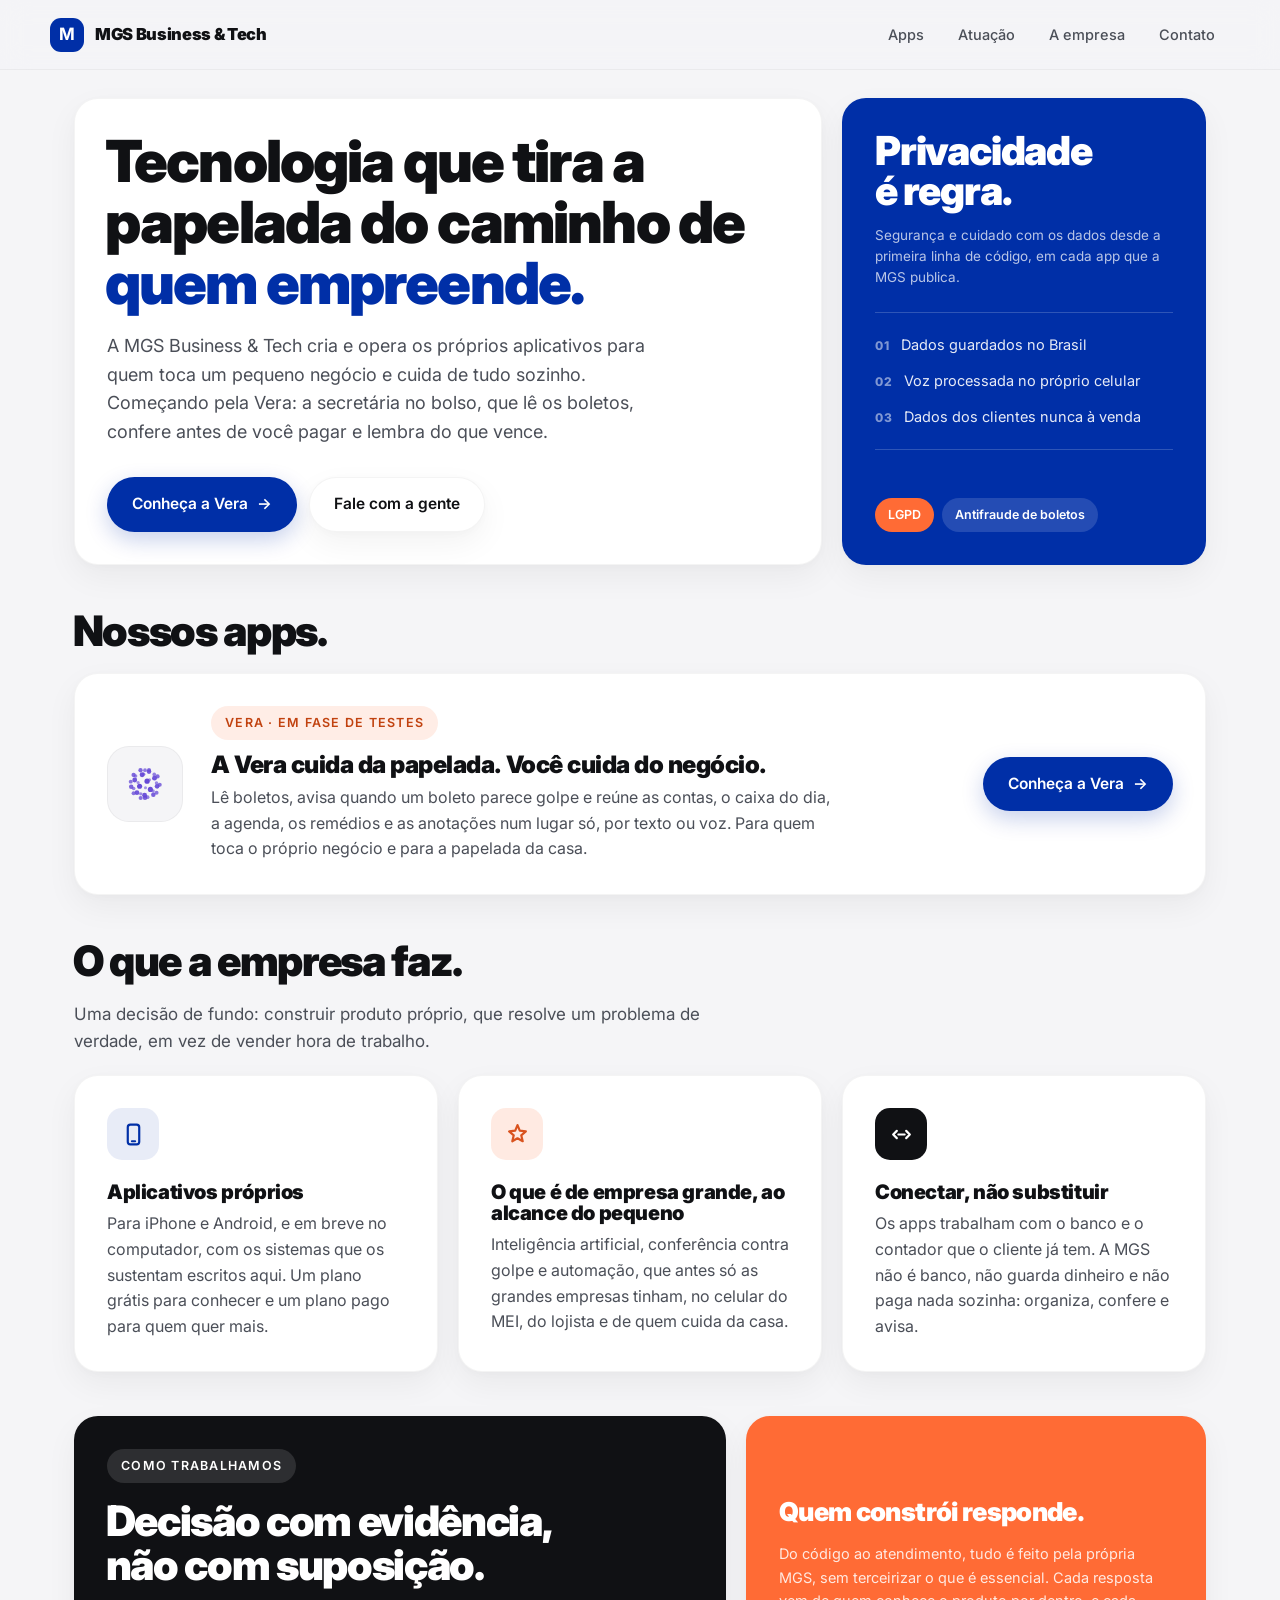
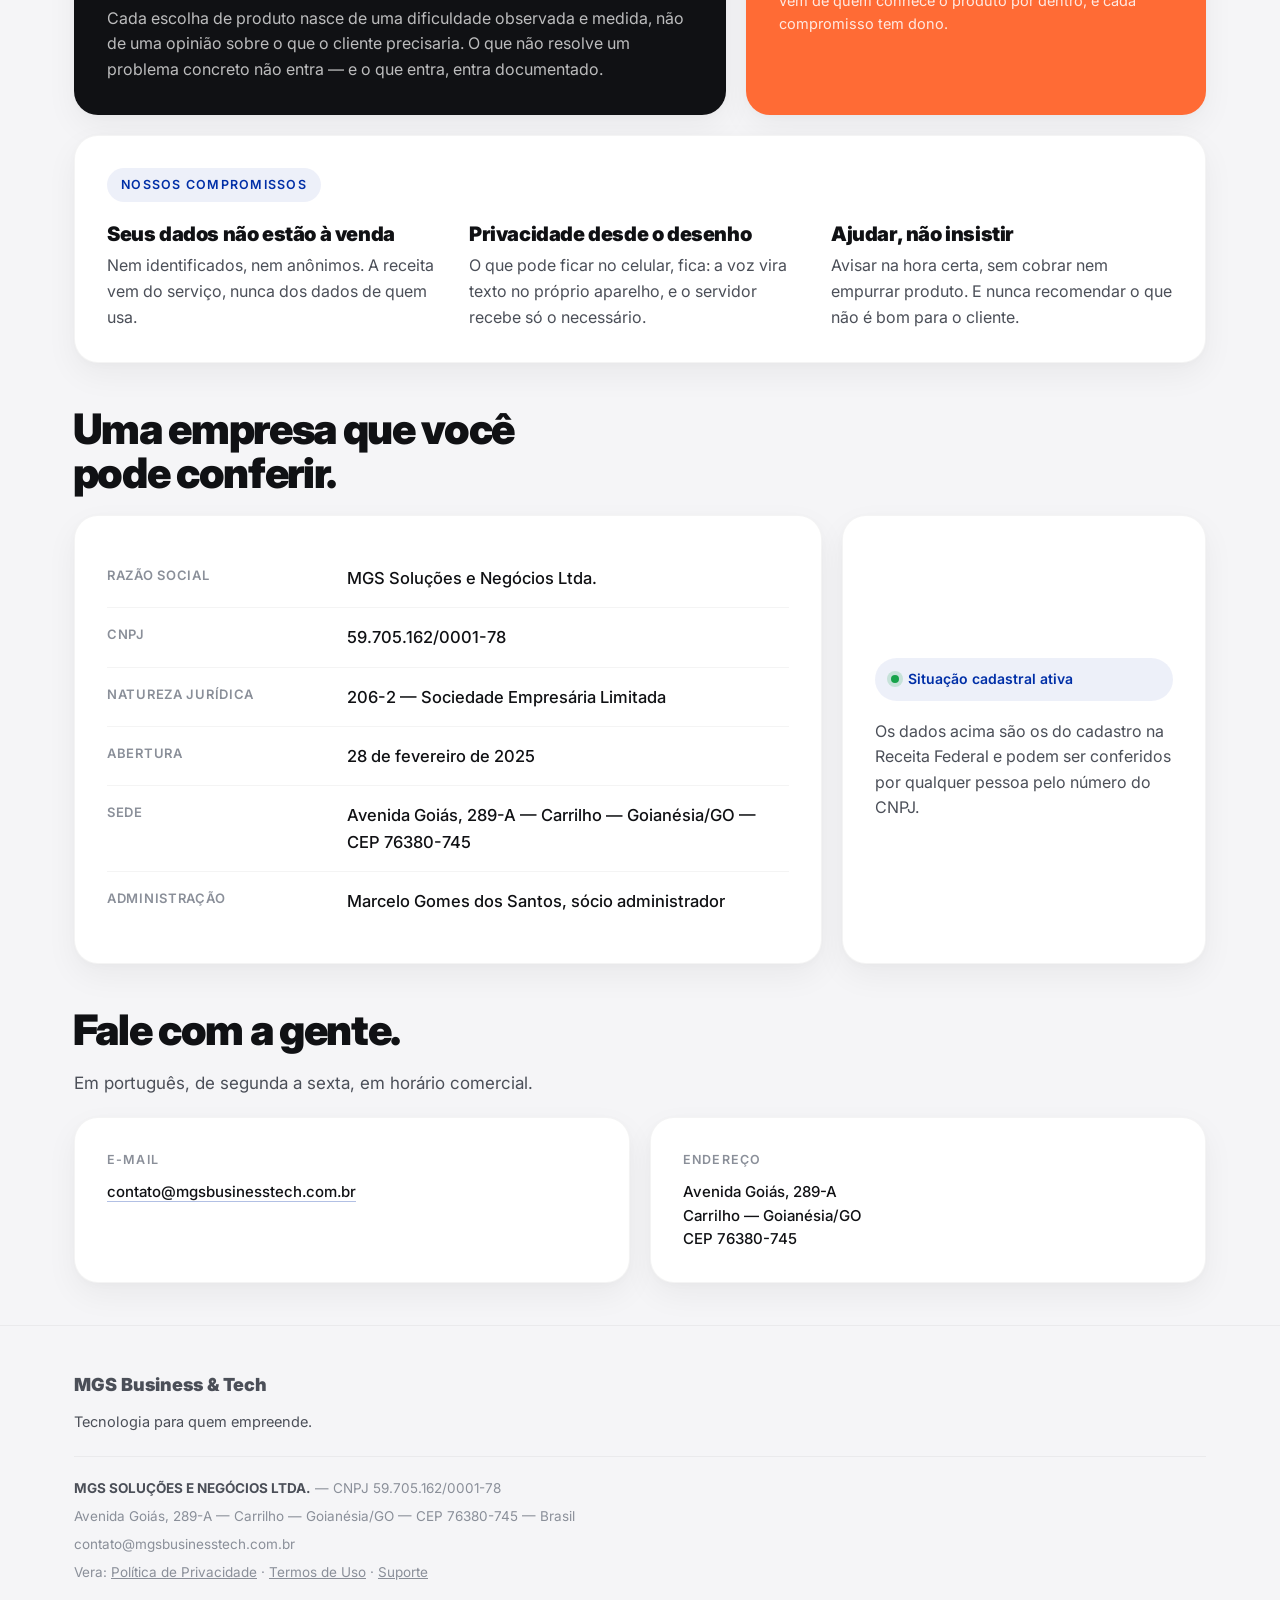
==== commit ddb8ecf3: "Site: régua de espaços" ====
--- a/index.html
+++ b/index.html
@@ -189,6 +189,16 @@
     .block:hover,.btn:hover{transform:none}
   }
   :focus-visible{outline:3px solid var(--klein); outline-offset:3px; border-radius:6px}
+
+/* régua de espaços: título → texto 8px (cartão) e 14–18px (seção); texto da seção → cartões = um vão da grade */
+.sec-head.overlap{margin-bottom:var(--gap); padding-bottom:0}
+.block p.sub{margin-top:18px}
+.hero h1{margin-bottom:18px}
+.vsub{margin-top:18px}
+.block h3,.vcard h3{margin-bottom:8px}
+.block[style*="gap:18px"] > h3,.block[style*="gap: 18px"] > h3{margin-bottom:-10px}
+.block[style*="gap:14px"] > h3,.block[style*="gap: 14px"] > h3{margin-bottom:-6px}
+.block h3 + .lista{margin-top:0}
 </style>
 </head>
 <body>
